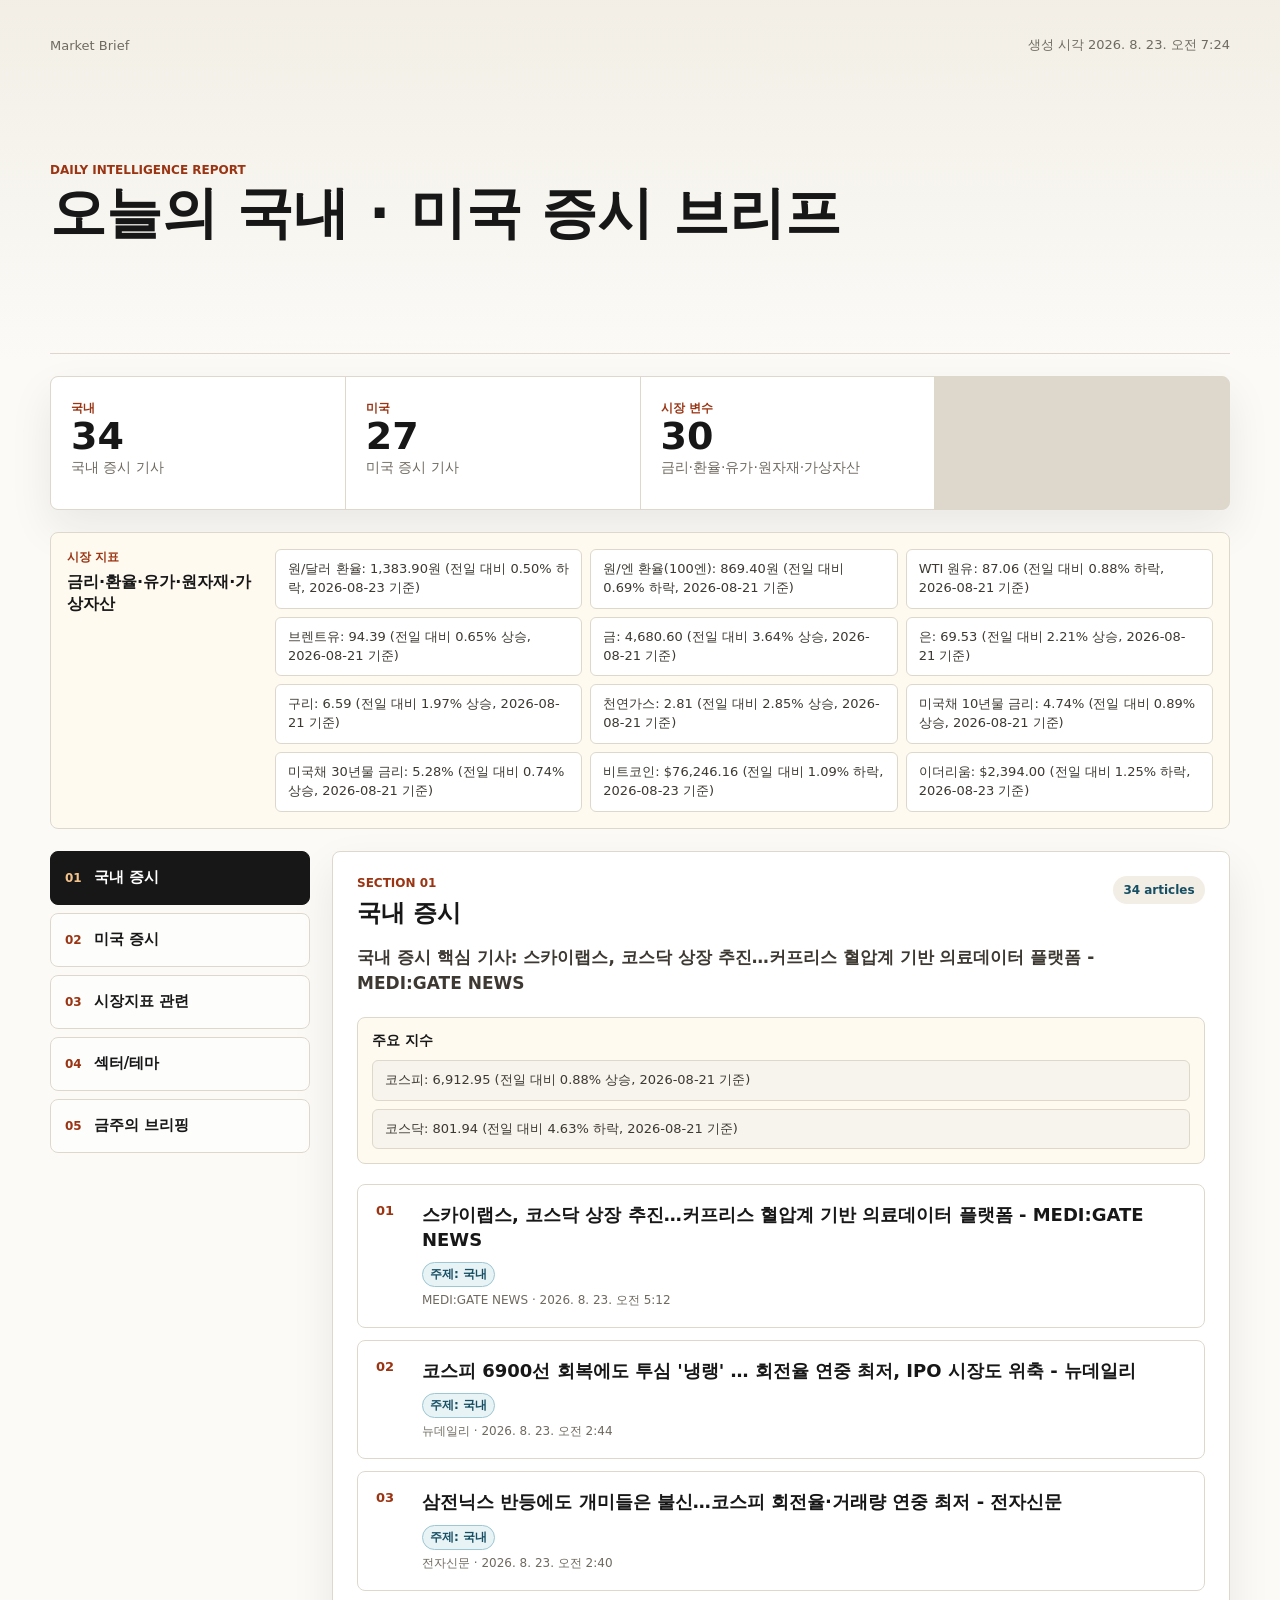
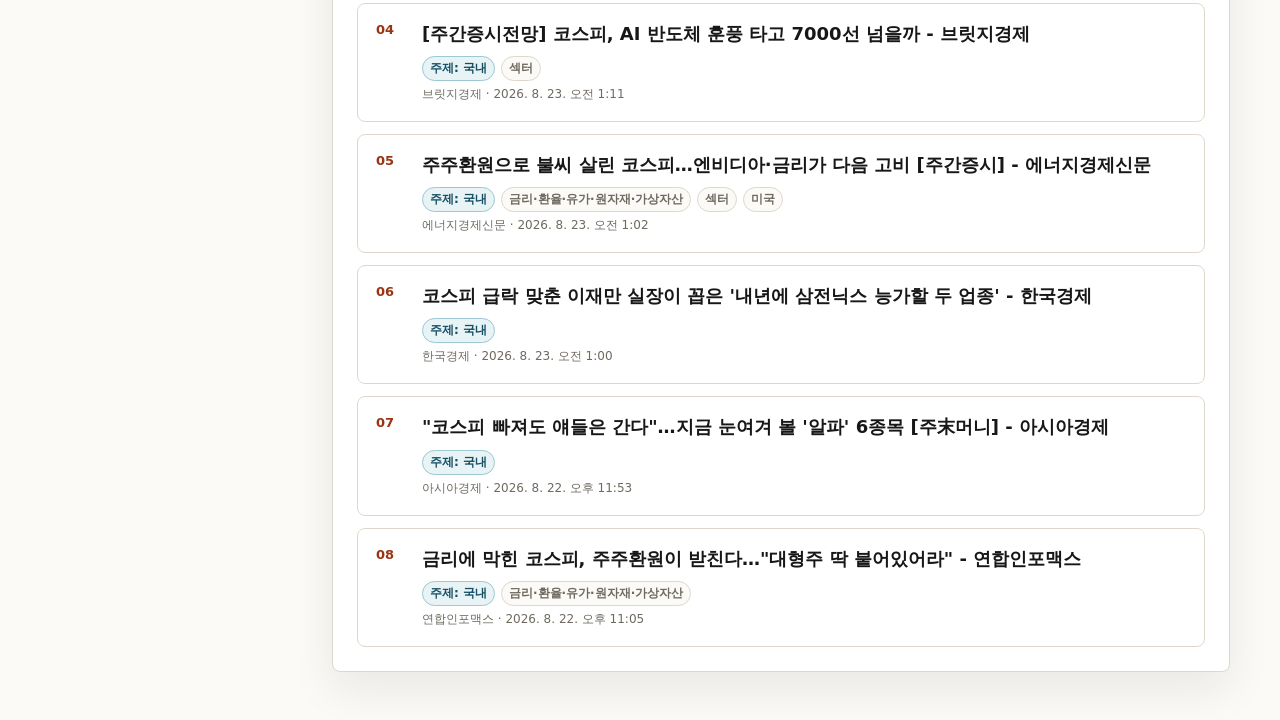
==== outputs/market-briefing-mvp/index.html @ 1a39e83a "Add exchange rate indicators" ====
<!doctype html>
<html lang="ko">
  <head>
    <meta charset="utf-8" />
    <meta name="viewport" content="width=device-width, initial-scale=1" />
    <title>데일리 증시 브리프</title>
    <meta name="description" content="국내 증시와 미국 증시를 매일 요약하는 브리핑 리더." />
    <link rel="stylesheet" href="./styles.css?v=20260823-weekly-brief" />
  </head>
  <body>
    <main class="brief-shell">
      <header class="report-hero">
        <nav class="mini-nav" aria-label="브리핑 메타">
          <span>Market Brief</span>
          <span id="generatedAt">데이터 로딩 중</span>
        </nav>
        <section class="hero-copy" aria-labelledby="page-title">
          <p class="eyebrow">Daily Intelligence Report</p>
          <h1 id="page-title">오늘의 국내 · 미국 증시 브리프</h1>
        </section>
      </header>

      <section class="snapshot" aria-label="시장 스냅샷">
        <article>
          <span class="snapshot-label">국내</span>
          <strong id="domesticCount">-</strong>
          <p>국내 증시 기사</p>
        </article>
        <article>
          <span class="snapshot-label">미국</span>
          <strong id="usCount">-</strong>
          <p>미국 증시 기사</p>
        </article>
        <article>
          <span class="snapshot-label">시장 변수</span>
          <strong id="macroCount">-</strong>
          <p>금리·환율·유가·원자재·가상자산</p>
        </article>
      </section>

      <section class="market-indicators" id="marketIndicators" aria-label="금리·환율·유가·원자재·가상자산 지표" hidden>
        <div class="indicator-head">
          <span>시장 지표</span>
          <strong>금리·환율·유가·원자재·가상자산</strong>
        </div>
        <ul id="indicatorList"></ul>
      </section>

      <section class="reader">
        <aside class="section-tabs" aria-label="브리핑 섹션">
          <button class="tab-button active" data-section="domestic" type="button">
            <span>01</span>
            국내 증시
          </button>
          <button class="tab-button" data-section="us" type="button">
            <span>02</span>
            미국 증시
          </button>
          <button class="tab-button" data-section="macro" type="button">
            <span>03</span>
            시장지표 관련
          </button>
          <button class="tab-button" data-section="sector" type="button">
            <span>04</span>
            섹터/테마
          </button>
          <button class="tab-button" data-section="weekly" type="button">
            <span>05</span>
            금주의 브리핑
          </button>
        </aside>

        <section class="brief-panel" aria-live="polite">
          <div class="section-head">
            <div>
              <p class="section-label" id="activeSectionKicker">Section 01</p>
              <h2 id="activeSectionTitle">국내 증시</h2>
            </div>
            <span class="article-count" id="activeArticleCount">0 articles</span>
          </div>
          <p class="section-summary" id="activeSectionSummary"></p>
          <div class="price-block" id="priceBlock" hidden>
            <h3 class="price-heading" id="priceHeading">주요 지표</h3>
            <ul class="price-list" id="activePrices"></ul>
          </div>
          <ul class="article-list" id="activeArticles"></ul>
        </section>
      </section>

    </main>
    <script src="./briefing-data.js?v=20260823-market-indicators"></script>
    <script src="./app.js?v=20260823-market-indicators"></script>
  </body>
</html>
---- outputs/market-briefing-mvp/styles.css ----
:root {
  color-scheme: light;
  --paper: #fbfaf7;
  --ink: #171717;
  --muted: #6f6a60;
  --line: #ded8cc;
  --panel: #ffffff;
  --soft: #f2eee5;
  --accent: #164e63;
  --accent-2: #9a3412;
  --good: #067647;
  --shadow: 0 18px 44px rgba(36, 28, 20, 0.08);
}

* {
  box-sizing: border-box;
}

body {
  margin: 0;
  background:
    linear-gradient(180deg, rgba(242, 238, 229, 0.95), rgba(251, 250, 247, 1) 360px),
    var(--paper);
  color: var(--ink);
  font-family:
    Inter, "Segoe UI", system-ui, -apple-system, BlinkMacSystemFont, sans-serif;
}

.brief-shell {
  width: min(1180px, calc(100vw - 32px));
  margin: 0 auto;
  padding: 24px 0 48px;
}

.report-hero {
  min-height: 330px;
  display: grid;
  grid-template-rows: auto 1fr;
  border-bottom: 1px solid var(--line);
}

.mini-nav {
  display: flex;
  align-items: center;
  justify-content: space-between;
  gap: 20px;
  padding: 12px 0 22px;
  color: var(--muted);
  font-size: 13px;
}

.hero-copy {
  display: grid;
  align-content: center;
  max-width: none;
  padding: 38px 0 46px;
}

.eyebrow,
.section-label,
.snapshot-label {
  margin: 0 0 9px;
  color: var(--accent-2);
  font-size: 12px;
  font-weight: 800;
  letter-spacing: 0;
  text-transform: uppercase;
}

h1,
h2,
p {
  margin-top: 0;
}

h1 {
  margin-bottom: 18px;
  font-size: clamp(38px, 4.8vw, 56px);
  line-height: 0.98;
  letter-spacing: 0;
  white-space: nowrap;
}

h2 {
  margin-bottom: 0;
  font-size: 24px;
  line-height: 1.22;
}

.snapshot {
  display: grid;
  grid-template-columns: repeat(4, minmax(0, 1fr));
  gap: 1px;
  margin: 22px 0;
  overflow: hidden;
  border: 1px solid var(--line);
  border-radius: 8px;
  background: var(--line);
  box-shadow: var(--shadow);
}

.snapshot article {
  min-height: 132px;
  padding: 20px;
  background: var(--panel);
}

.snapshot strong {
  display: block;
  margin-bottom: 4px;
  font-size: 38px;
  line-height: 1;
}

.snapshot p {
  margin: 0;
  color: var(--muted);
  font-size: 14px;
}

.market-indicators {
  display: grid;
  grid-template-columns: 190px minmax(0, 1fr);
  gap: 18px;
  margin-bottom: 22px;
  padding: 16px;
  border: 1px solid var(--line);
  border-radius: 8px;
  background: #fffaf0;
}

.market-indicators[hidden] {
  display: none;
}

.indicator-head {
  display: grid;
  align-content: start;
  gap: 5px;
}

.indicator-head span {
  color: var(--accent-2);
  font-size: 12px;
  font-weight: 900;
  text-transform: uppercase;
}

.indicator-head strong {
  color: var(--ink);
  font-size: 16px;
  line-height: 1.35;
}

.market-indicators ul {
  display: grid;
  grid-template-columns: repeat(3, minmax(0, 1fr));
  gap: 8px;
  margin: 0;
  padding: 0;
  list-style: none;
}

.market-indicators li {
  padding: 10px 12px;
  border: 1px solid var(--line);
  border-radius: 6px;
  background: #fff;
  color: #3d3932;
  font-size: 13px;
  line-height: 1.45;
}

.reader {
  display: grid;
  grid-template-columns: 260px minmax(0, 1fr);
  gap: 22px;
  align-items: start;
}

.section-tabs {
  position: sticky;
  top: 18px;
  display: grid;
  gap: 8px;
}

.tab-button {
  display: flex;
  align-items: center;
  gap: 12px;
  width: 100%;
  min-height: 54px;
  padding: 14px;
  border: 1px solid var(--line);
  border-radius: 8px;
  background: rgba(255, 255, 255, 0.58);
  color: var(--ink);
  font: inherit;
  font-size: 15px;
  font-weight: 800;
  text-align: left;
  cursor: pointer;
}

.tab-button span {
  color: var(--accent-2);
  font-size: 12px;
}

.tab-button.active {
  background: var(--ink);
  border-color: var(--ink);
  color: #fff;
}

.tab-button.active span {
  color: #f4c38b;
}

.brief-panel {
  padding: 24px;
  background: var(--panel);
  border: 1px solid var(--line);
  border-radius: 8px;
  box-shadow: var(--shadow);
}

.section-head {
  display: flex;
  align-items: start;
  justify-content: space-between;
  gap: 20px;
  margin-bottom: 16px;
}

.article-count {
  min-width: 92px;
  padding: 7px 10px;
  border-radius: 999px;
  background: var(--soft);
  color: var(--accent);
  font-size: 12px;
  font-weight: 800;
  text-align: center;
}

.section-summary {
  margin-bottom: 20px;
  color: #3d3932;
  font-size: 17px;
  line-height: 1.55;
  font-weight: 650;
}

.price-block {
  margin: 0 0 20px;
  padding: 14px;
  border: 1px solid var(--line);
  border-radius: 8px;
  background: #fffaf0;
}

.price-block[hidden] {
  display: none;
}

.price-heading {
  margin: 0 0 10px;
  color: var(--ink);
  font-size: 14px;
  font-weight: 900;
}

.price-list,
.article-list {
  display: grid;
  gap: 12px;
  margin: 0;
  padding: 0;
  list-style: none;
}

.price-list {
  gap: 8px;
}

.price-list:empty {
  display: none;
}

.price-list li {
  padding: 10px 12px;
  background: #f7f4ed;
  border: 1px solid var(--line);
  border-radius: 6px;
  color: #3d3932;
  font-size: 13px;
  line-height: 1.45;
}

.article-list li {
  position: relative;
  min-height: 116px;
  padding: 18px 18px 18px 64px;
  border: 1px solid var(--line);
  border-radius: 8px;
  background: #fff;
}

.story-number {
  position: absolute;
  top: 18px;
  left: 18px;
  color: var(--accent-2);
  font-size: 13px;
  font-weight: 900;
}

.article-list a {
  display: block;
  color: var(--ink);
  font-weight: 850;
  line-height: 1.35;
  text-decoration: none;
}

.article-list a {
  font-size: 18px;
}

.article-list a:hover {
  color: var(--accent);
}

.article-list p {
  margin: 8px 0 0;
  color: #504a42;
  font-size: 14px;
  line-height: 1.55;
}

.topic-row {
  display: flex;
  flex-wrap: wrap;
  gap: 6px;
  margin-top: 10px;
}

.topic-chip {
  display: inline-flex;
  align-items: center;
  min-height: 22px;
  padding: 3px 7px;
  border: 1px solid var(--line);
  border-radius: 999px;
  background: #fbfaf7;
  color: var(--muted);
  font-size: 12px;
  font-weight: 800;
}

.topic-chip.primary {
  border-color: #9cc7d3;
  background: #e8f3f6;
  color: var(--accent);
}

.classification-reason {
  color: var(--muted);
  font-size: 12px;
}

.original-title {
  color: var(--accent);
  font-size: 12px;
  font-weight: 750;
}

.article-list .empty {
  padding-left: 18px;
  color: var(--muted);
}

.weekly-card {
  min-height: auto;
}

.weekly-card-title {
  display: block;
  color: var(--ink);
  font-size: 18px;
  line-height: 1.35;
}

.weekly-list {
  display: grid;
  gap: 8px;
  margin: 12px 0 0;
  padding-left: 18px;
  color: #3d3932;
  font-size: 14px;
  line-height: 1.55;
}

.weekly-list li {
  min-height: auto;
  padding: 0;
  border: 0;
  border-radius: 0;
  background: transparent;
}

.weekly-list a {
  color: var(--ink);
  font-size: 14px;
  font-weight: 750;
  line-height: 1.55;
  text-decoration: none;
}

.weekly-list a:hover {
  color: var(--accent);
}

.source-meta {
  display: block;
  margin-top: 5px;
  color: var(--muted);
  font-size: 12px;
}

@media (max-width: 900px) {
  .snapshot,
  .market-indicators,
  .reader {
    grid-template-columns: 1fr;
  }

  .market-indicators ul {
    grid-template-columns: repeat(2, minmax(0, 1fr));
  }

  .section-tabs {
    position: static;
    grid-template-columns: repeat(2, minmax(0, 1fr));
  }

  .tab-button {
    min-height: 48px;
  }
}

@media (max-width: 560px) {
  .brief-shell {
    width: min(100vw - 24px, 1180px);
    padding-top: 14px;
  }

  .hero-copy {
    padding: 26px 0 34px;
  }

  h1 {
    font-size: 42px;
    white-space: normal;
  }

  .section-tabs {
    grid-template-columns: 1fr;
  }

  .market-indicators ul {
    grid-template-columns: 1fr;
  }

  .brief-panel {
    padding: 18px;
  }

  .article-list li {
    padding-left: 18px;
  }

  .story-number {
    position: static;
    display: block;
    margin-bottom: 8px;
  }
}
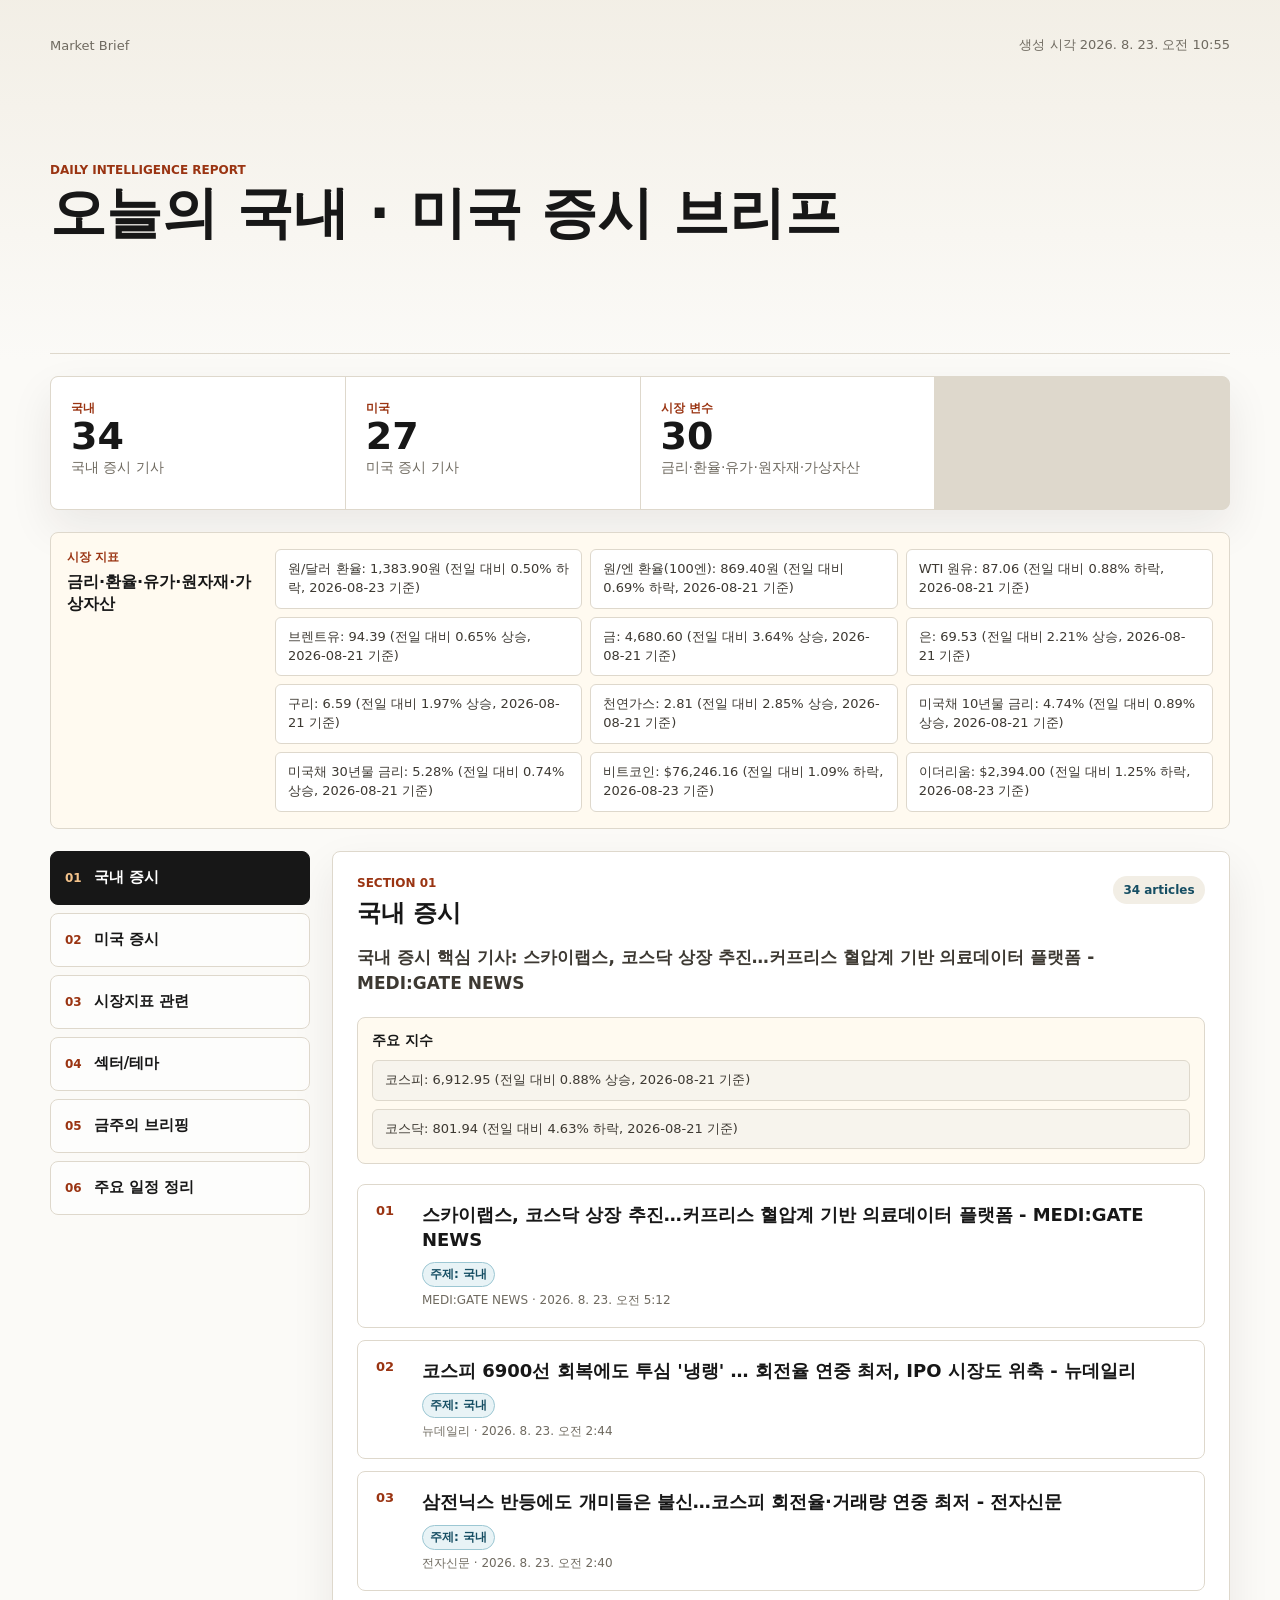
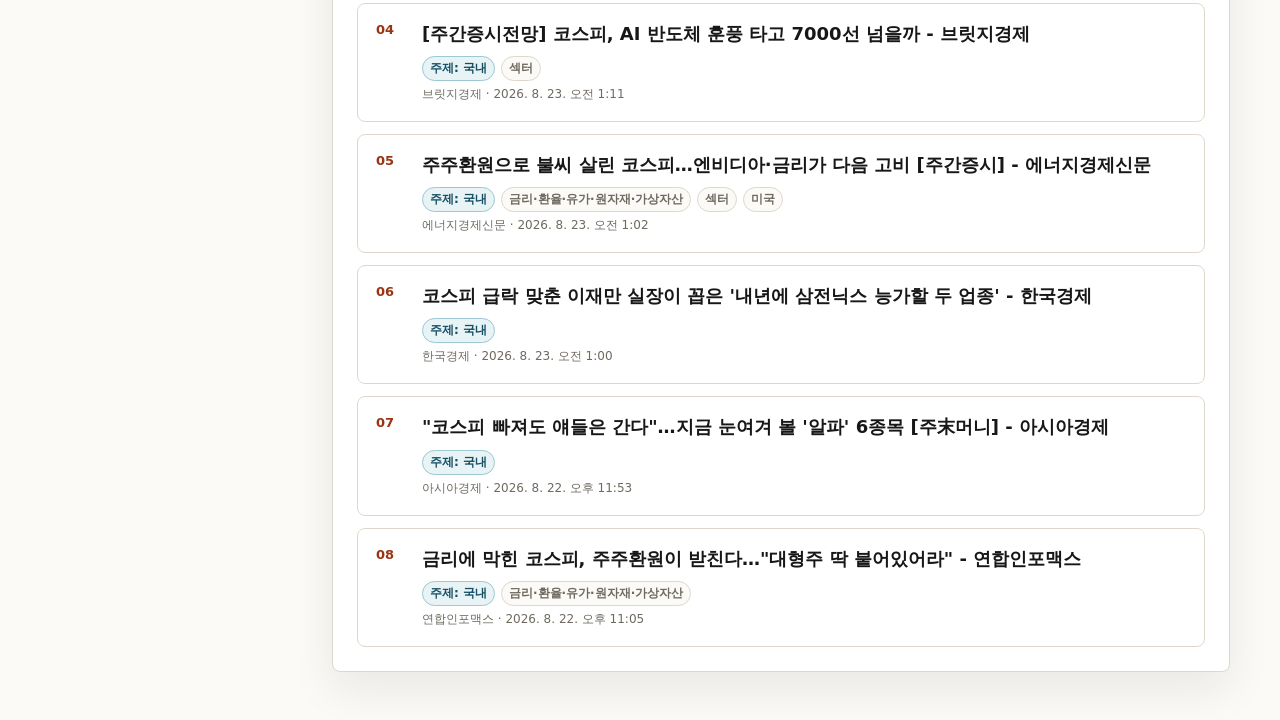
==== commit 0cf3816f: "Add schedule calendar and earnings section" ====
--- a/outputs/market-briefing-mvp/index.html
+++ b/outputs/market-briefing-mvp/index.html
@@ -68,6 +68,10 @@
             <span>05</span>
             금주의 브리핑
           </button>
+          <button class="tab-button" data-section="schedule" type="button">
+            <span>06</span>
+            주요 일정 정리
+          </button>
         </aside>
 
         <section class="brief-panel" aria-live="polite">
@@ -88,7 +92,7 @@
       </section>
 
     </main>
-    <script src="./briefing-data.js?v=20260823-market-indicators"></script>
-    <script src="./app.js?v=20260823-market-indicators"></script>
+    <script src="./briefing-data.js?v=20260823-schedule-calendar-layout"></script>
+    <script src="./app.js?v=20260823-schedule-calendar-layout"></script>
   </body>
 </html>
--- a/outputs/market-briefing-mvp/styles.css
+++ b/outputs/market-briefing-mvp/styles.css
@@ -423,6 +423,330 @@
   color: var(--accent);
 }
 
+.schedule-shell-item {
+  min-height: auto;
+  padding: 0;
+  border: 0;
+  background: transparent;
+}
+
+.schedule-shell {
+  display: grid;
+  gap: 18px;
+}
+
+.schedule-calendar-head {
+  display: flex;
+  align-items: end;
+  justify-content: space-between;
+  gap: 12px;
+  padding-bottom: 12px;
+  border-bottom: 1px solid var(--line);
+}
+
+.schedule-title-group {
+  display: grid;
+  gap: 4px;
+}
+
+.schedule-calendar-head strong {
+  font-size: 22px;
+  line-height: 1.2;
+}
+
+.schedule-calendar-head span,
+.schedule-meta {
+  color: var(--muted);
+  font-size: 12px;
+  font-weight: 800;
+}
+
+.schedule-subtitle {
+  margin: 0 0 10px;
+  color: var(--ink);
+  font-size: 15px;
+  font-weight: 900;
+}
+
+.schedule-calendar-controls {
+  display: flex;
+  gap: 8px;
+}
+
+.schedule-calendar-controls button {
+  min-height: 34px;
+  padding: 7px 12px;
+  border: 1px solid var(--line);
+  border-radius: 6px;
+  background: #fff;
+  color: var(--ink);
+  font: inherit;
+  font-size: 13px;
+  font-weight: 850;
+  cursor: pointer;
+}
+
+.schedule-calendar-controls button:hover:not(:disabled) {
+  border-color: var(--accent);
+  color: var(--accent);
+}
+
+.schedule-calendar-controls button:disabled {
+  color: #aaa197;
+  cursor: default;
+  opacity: 0.55;
+}
+
+.schedule-event-list {
+  display: grid;
+  gap: 8px;
+  margin: 0;
+  padding: 0;
+  list-style: none;
+}
+
+.schedule-event-list .empty {
+  min-height: auto;
+  padding: 12px;
+  border: 1px solid var(--line);
+  border-radius: 6px;
+  background: #fff;
+}
+
+.schedule-event {
+  min-height: auto;
+  padding: 13px 14px;
+  border: 1px solid var(--line);
+  border-left: 5px solid var(--line);
+  border-radius: 8px;
+  background: #fff;
+}
+
+.schedule-badge {
+  display: inline-flex;
+  align-items: center;
+  min-height: 22px;
+  margin-bottom: 8px;
+  padding: 3px 8px;
+  border-radius: 999px;
+  background: #f2eee5;
+  color: var(--muted);
+  font-size: 12px;
+  font-weight: 900;
+}
+
+.schedule-event a {
+  display: block;
+  color: var(--ink);
+  font-size: 15px;
+  font-weight: 850;
+  line-height: 1.35;
+  text-decoration: none;
+}
+
+.schedule-event a:hover {
+  color: var(--accent);
+}
+
+.schedule-event p {
+  margin: 7px 0 0;
+  color: #504a42;
+  font-size: 13px;
+  line-height: 1.5;
+}
+
+.earnings-grid {
+  display: grid;
+  grid-template-columns: repeat(2, minmax(0, 1fr));
+  gap: 10px;
+}
+
+.earnings-grid article {
+  padding: 13px;
+  border: 1px solid var(--line);
+  border-radius: 8px;
+  background: #fff;
+}
+
+.earnings-grid article > strong {
+  display: block;
+  margin-bottom: 10px;
+  color: var(--accent);
+  font-size: 13px;
+  font-weight: 900;
+}
+
+.earnings-list {
+  display: grid;
+  gap: 8px;
+  margin: 0;
+  padding: 0;
+  list-style: none;
+}
+
+.earnings-item {
+  min-height: auto;
+  padding: 0;
+  border: 0;
+  border-radius: 0;
+  background: transparent;
+}
+
+.earnings-item a {
+  display: block;
+  color: var(--ink);
+  font-size: 14px;
+  font-weight: 850;
+  line-height: 1.35;
+  text-decoration: none;
+}
+
+.earnings-item a:hover {
+  color: var(--accent);
+}
+
+.earnings-item span {
+  display: block;
+  margin-top: 3px;
+  color: var(--muted);
+  font-size: 12px;
+  font-weight: 750;
+}
+
+.earnings-list .empty {
+  min-height: auto;
+  padding: 10px;
+  border: 1px solid var(--line);
+  border-radius: 6px;
+  background: #fbfaf7;
+  color: var(--muted);
+}
+
+.calendar-grid {
+  display: grid;
+  grid-template-columns: repeat(7, minmax(0, 1fr));
+  gap: 6px;
+}
+
+.calendar-weekday {
+  color: var(--muted);
+  font-size: 12px;
+  font-weight: 900;
+  text-align: center;
+}
+
+.calendar-day {
+  position: relative;
+  display: grid;
+  place-items: center;
+  min-height: 54px;
+  border: 1px solid var(--line);
+  border-radius: 8px;
+  background: #fff;
+  color: var(--ink);
+  font: inherit;
+  cursor: pointer;
+}
+
+.calendar-day.muted {
+  color: #aaa197;
+  background: #f6f2ea;
+}
+
+.calendar-day.today {
+  border-color: var(--accent);
+}
+
+.calendar-day.has-event {
+  background: #fffaf0;
+}
+
+.calendar-day.category-rate,
+.schedule-event.category-rate {
+  border-color: #7f1d1d;
+}
+
+.calendar-day.category-rate .schedule-badge,
+.schedule-event.category-rate .schedule-badge {
+  background: #fee2e2;
+  color: #7f1d1d;
+}
+
+.calendar-day.category-inflation,
+.schedule-event.category-inflation {
+  border-color: #9a3412;
+}
+
+.calendar-day.category-inflation .schedule-badge,
+.schedule-event.category-inflation .schedule-badge {
+  background: #ffedd5;
+  color: #9a3412;
+}
+
+.calendar-day.category-growth,
+.schedule-event.category-growth {
+  border-color: #164e63;
+}
+
+.calendar-day.category-growth .schedule-badge,
+.schedule-event.category-growth .schedule-badge {
+  background: #e8f3f6;
+  color: #164e63;
+}
+
+.calendar-day.category-activity,
+.schedule-event.category-activity {
+  border-color: #3f6212;
+}
+
+.calendar-day.category-activity .schedule-badge,
+.schedule-event.category-activity .schedule-badge {
+  background: #ecfccb;
+  color: #3f6212;
+}
+
+.calendar-day.category-central-bank,
+.schedule-event.category-central-bank {
+  border-color: #5b21b6;
+}
+
+.calendar-day.category-central-bank .schedule-badge,
+.schedule-event.category-central-bank .schedule-badge {
+  background: #ede9fe;
+  color: #5b21b6;
+}
+
+.calendar-day.high-impact {
+  border-color: #d28c45;
+}
+
+.calendar-day.selected {
+  background: var(--ink);
+  border-color: var(--ink);
+  color: #fff;
+}
+
+.calendar-day em {
+  position: absolute;
+  right: 6px;
+  bottom: 5px;
+  min-width: 18px;
+  height: 18px;
+  border-radius: 999px;
+  background: var(--accent-2);
+  color: #fff;
+  font-size: 11px;
+  font-style: normal;
+  font-weight: 900;
+  line-height: 18px;
+  text-align: center;
+}
+
+.calendar-day.selected em {
+  background: #f4c38b;
+  color: var(--ink);
+}
+
 .source-meta {
   display: block;
   margin-top: 5px;
@@ -482,6 +806,23 @@
     padding-left: 18px;
   }
 
+  .schedule-calendar-head {
+    display: grid;
+    align-items: start;
+  }
+
+  .calendar-grid {
+    gap: 4px;
+  }
+
+  .calendar-day {
+    min-height: 44px;
+  }
+
+  .earnings-grid {
+    grid-template-columns: 1fr;
+  }
+
   .story-number {
     position: static;
     display: block;
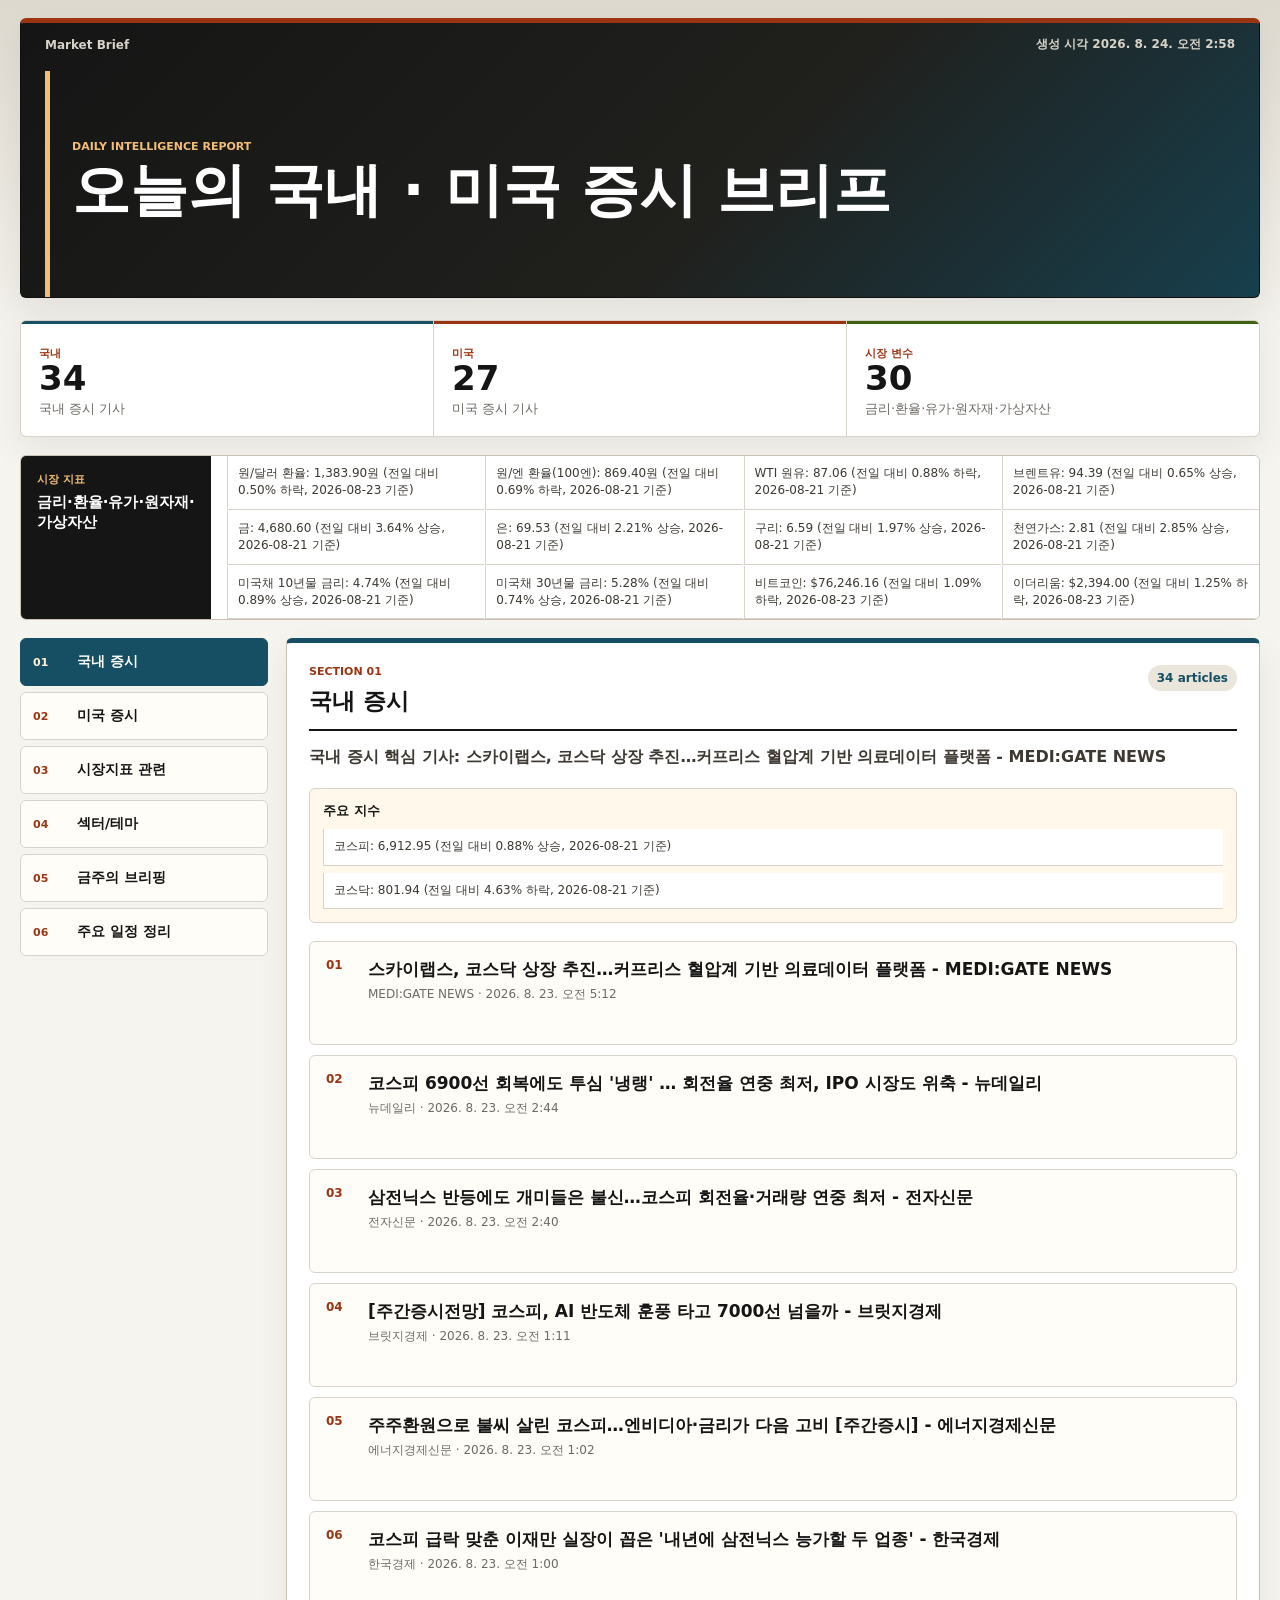
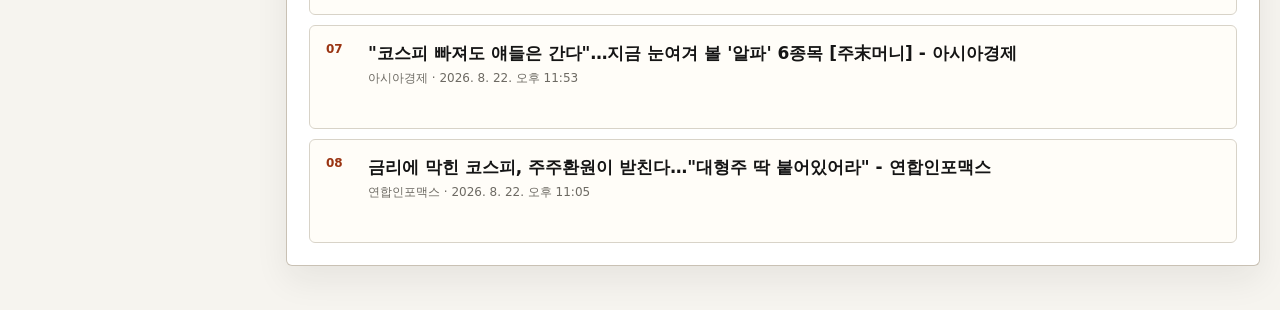
==== commit 01953397: "Refine market briefing layout" ====
--- a/outputs/market-briefing-mvp/index.html
+++ b/outputs/market-briefing-mvp/index.html
@@ -5,7 +5,7 @@
     <meta name="viewport" content="width=device-width, initial-scale=1" />
     <title>데일리 증시 브리프</title>
     <meta name="description" content="국내 증시와 미국 증시를 매일 요약하는 브리핑 리더." />
-    <link rel="stylesheet" href="./styles.css?v=20260823-weekly-brief" />
+    <link rel="stylesheet" href="./styles.css?v=20260824-research-desk-dark" />
   </head>
   <body>
     <main class="brief-shell">
--- a/outputs/market-briefing-mvp/styles.css
+++ b/outputs/market-briefing-mvp/styles.css
@@ -1,15 +1,15 @@
 :root {
   color-scheme: light;
-  --paper: #fbfaf7;
-  --ink: #171717;
-  --muted: #6f6a60;
-  --line: #ded8cc;
-  --panel: #ffffff;
-  --soft: #f2eee5;
+  --paper: #f6f4ef;
+  --ink: #151515;
+  --muted: #6d6a63;
+  --line: #d8d3c8;
+  --panel: #fffdf8;
+  --panel-strong: #ffffff;
+  --soft: #ebe6dc;
   --accent: #164e63;
   --accent-2: #9a3412;
-  --good: #067647;
-  --shadow: 0 18px 44px rgba(36, 28, 20, 0.08);
+  --shadow: 0 14px 34px rgba(32, 28, 22, 0.07);
 }
 
 * {
@@ -19,7 +19,7 @@
 body {
   margin: 0;
   background:
-    linear-gradient(180deg, rgba(242, 238, 229, 0.95), rgba(251, 250, 247, 1) 360px),
+    linear-gradient(180deg, #ded9cf 0, #f6f4ef 360px),
     var(--paper);
   color: var(--ink);
   font-family:
@@ -27,16 +27,24 @@
 }
 
 .brief-shell {
-  width: min(1180px, calc(100vw - 32px));
+  width: min(1240px, calc(100vw - 32px));
   margin: 0 auto;
-  padding: 24px 0 48px;
+  padding: 18px 0 44px;
 }
 
 .report-hero {
-  min-height: 330px;
+  min-height: 280px;
   display: grid;
   grid-template-rows: auto 1fr;
-  border-bottom: 1px solid var(--line);
+  margin-bottom: 22px;
+  padding: 0 24px;
+  border: 1px solid #0f0f0f;
+  border-top: 5px solid var(--accent-2);
+  border-radius: 6px;
+  background:
+    linear-gradient(135deg, #151515 0%, #20201d 58%, #173f4d 100%);
+  color: #fff;
+  box-shadow: var(--shadow);
 }
 
 .mini-nav {
@@ -44,16 +52,27 @@
   align-items: center;
   justify-content: space-between;
   gap: 20px;
-  padding: 12px 0 22px;
-  color: var(--muted);
-  font-size: 13px;
+  padding: 13px 0 18px;
+  color: #d8d3c8;
+  font-size: 12px;
+  font-weight: 750;
 }
 
 .hero-copy {
   display: grid;
   align-content: center;
   max-width: none;
-  padding: 38px 0 46px;
+  border-left: 5px solid #f2bd78;
+  padding: 28px 0 38px;
+  padding-left: 22px;
+}
+
+.report-hero h1 {
+  color: #fff;
+}
+
+.report-hero .eyebrow {
+  color: #f2bd78;
 }
 
 .eyebrow,
@@ -61,8 +80,8 @@
 .snapshot-label {
   margin: 0 0 9px;
   color: var(--accent-2);
-  font-size: 12px;
-  font-weight: 800;
+  font-size: 11px;
+  font-weight: 900;
   letter-spacing: 0;
   text-transform: uppercase;
 }
@@ -74,8 +93,8 @@
 }
 
 h1 {
-  margin-bottom: 18px;
-  font-size: clamp(38px, 4.8vw, 56px);
+  margin-bottom: 0;
+  font-size: clamp(38px, 4.8vw, 58px);
   line-height: 0.98;
   letter-spacing: 0;
   white-space: nowrap;
@@ -83,50 +102,64 @@
 
 h2 {
   margin-bottom: 0;
-  font-size: 24px;
+  font-size: 23px;
   line-height: 1.22;
 }
 
 .snapshot {
   display: grid;
-  grid-template-columns: repeat(4, minmax(0, 1fr));
+  grid-template-columns: repeat(3, minmax(0, 1fr));
   gap: 1px;
-  margin: 22px 0;
+  margin: 0 0 18px;
   overflow: hidden;
   border: 1px solid var(--line);
-  border-radius: 8px;
+  border-radius: 6px;
   background: var(--line);
   box-shadow: var(--shadow);
 }
 
 .snapshot article {
-  min-height: 132px;
-  padding: 20px;
-  background: var(--panel);
+  min-height: 112px;
+  padding: 18px;
+  border-top: 3px solid transparent;
+  background: var(--panel-strong);
+}
+
+.snapshot article:nth-child(1) {
+  border-top-color: var(--accent);
+}
+
+.snapshot article:nth-child(2) {
+  border-top-color: var(--accent-2);
+}
+
+.snapshot article:nth-child(3) {
+  border-top-color: #3f6212;
 }
 
 .snapshot strong {
   display: block;
-  margin-bottom: 4px;
-  font-size: 38px;
+  margin-bottom: 5px;
+  font-size: 34px;
   line-height: 1;
 }
 
 .snapshot p {
   margin: 0;
   color: var(--muted);
-  font-size: 14px;
+  font-size: 13px;
 }
 
 .market-indicators {
   display: grid;
   grid-template-columns: 190px minmax(0, 1fr);
-  gap: 18px;
-  margin-bottom: 22px;
-  padding: 16px;
-  border: 1px solid var(--line);
-  border-radius: 8px;
-  background: #fffaf0;
+  gap: 16px;
+  margin-bottom: 18px;
+  padding: 0;
+  border: 1px solid #c9c1b4;
+  border-radius: 6px;
+  background: var(--panel-strong);
+  overflow: hidden;
 }
 
 .market-indicators[hidden] {
@@ -137,92 +170,100 @@
   display: grid;
   align-content: start;
   gap: 5px;
+  padding: 16px;
+  background: #151515;
 }
 
 .indicator-head span {
-  color: var(--accent-2);
-  font-size: 12px;
+  color: #f2bd78;
+  font-size: 11px;
   font-weight: 900;
   text-transform: uppercase;
 }
 
 .indicator-head strong {
-  color: var(--ink);
-  font-size: 16px;
+  color: #fff;
+  font-size: 15px;
   line-height: 1.35;
 }
 
 .market-indicators ul {
   display: grid;
-  grid-template-columns: repeat(3, minmax(0, 1fr));
-  gap: 8px;
+  grid-template-columns: repeat(4, minmax(0, 1fr));
+  gap: 1px;
   margin: 0;
   padding: 0;
   list-style: none;
 }
 
-.market-indicators li {
-  padding: 10px 12px;
-  border: 1px solid var(--line);
-  border-radius: 6px;
+.market-indicators li,
+.price-list li {
+  padding: 9px 10px;
+  border: 0;
+  border-left: 1px solid var(--line);
+  border-bottom: 1px solid var(--line);
+  border-radius: 0;
   background: #fff;
   color: #3d3932;
-  font-size: 13px;
+  font-size: 12px;
   line-height: 1.45;
 }
 
 .reader {
   display: grid;
-  grid-template-columns: 260px minmax(0, 1fr);
-  gap: 22px;
+  grid-template-columns: 248px minmax(0, 1fr);
+  gap: 18px;
   align-items: start;
 }
 
 .section-tabs {
   position: sticky;
-  top: 18px;
-  display: grid;
-  gap: 8px;
+  top: 16px;
+  display: grid;
+  gap: 6px;
 }
 
 .tab-button {
-  display: flex;
+  display: grid;
+  grid-template-columns: 34px minmax(0, 1fr);
   align-items: center;
-  gap: 12px;
+  gap: 10px;
   width: 100%;
-  min-height: 54px;
-  padding: 14px;
-  border: 1px solid var(--line);
-  border-radius: 8px;
-  background: rgba(255, 255, 255, 0.58);
+  min-height: 48px;
+  padding: 11px 12px;
+  border: 1px solid var(--line);
+  border-radius: 6px;
+  background: #fffdf8;
   color: var(--ink);
   font: inherit;
-  font-size: 15px;
-  font-weight: 800;
+  font-size: 14px;
+  font-weight: 850;
   text-align: left;
   cursor: pointer;
 }
 
 .tab-button span {
   color: var(--accent-2);
-  font-size: 12px;
+  font-size: 11px;
+  font-weight: 900;
 }
 
 .tab-button.active {
-  background: var(--ink);
-  border-color: var(--ink);
+  background: var(--accent);
+  border-color: var(--accent);
   color: #fff;
 }
 
 .tab-button.active span {
-  color: #f4c38b;
+  color: #fff2d8;
 }
 
 .brief-panel {
-  padding: 24px;
-  background: var(--panel);
-  border: 1px solid var(--line);
-  border-radius: 8px;
+  padding: 22px;
+  background: var(--panel-strong);
+  border: 1px solid #c9c1b4;
+  border-top: 5px solid var(--accent);
+  border-radius: 6px;
   box-shadow: var(--shadow);
 }
 
@@ -230,35 +271,37 @@
   display: flex;
   align-items: start;
   justify-content: space-between;
-  gap: 20px;
-  margin-bottom: 16px;
+  gap: 18px;
+  margin-bottom: 14px;
+  padding-bottom: 14px;
+  border-bottom: 2px solid var(--ink);
 }
 
 .article-count {
-  min-width: 92px;
-  padding: 7px 10px;
+  min-width: 78px;
+  padding: 6px 9px;
   border-radius: 999px;
   background: var(--soft);
   color: var(--accent);
   font-size: 12px;
-  font-weight: 800;
+  font-weight: 900;
   text-align: center;
 }
 
 .section-summary {
-  margin-bottom: 20px;
+  margin-bottom: 18px;
   color: #3d3932;
-  font-size: 17px;
+  font-size: 16px;
   line-height: 1.55;
   font-weight: 650;
 }
 
 .price-block {
-  margin: 0 0 20px;
-  padding: 14px;
-  border: 1px solid var(--line);
-  border-radius: 8px;
-  background: #fffaf0;
+  margin: 0 0 18px;
+  padding: 13px;
+  border: 1px solid var(--line);
+  border-radius: 6px;
+  background: #fff8eb;
 }
 
 .price-block[hidden] {
@@ -266,67 +309,54 @@
 }
 
 .price-heading {
-  margin: 0 0 10px;
-  color: var(--ink);
-  font-size: 14px;
+  margin: 0 0 9px;
+  color: var(--ink);
+  font-size: 13px;
   font-weight: 900;
 }
 
 .price-list,
 .article-list {
   display: grid;
-  gap: 12px;
+  gap: 10px;
   margin: 0;
   padding: 0;
   list-style: none;
 }
 
 .price-list {
-  gap: 8px;
+  gap: 7px;
 }
 
 .price-list:empty {
   display: none;
 }
 
-.price-list li {
-  padding: 10px 12px;
-  background: #f7f4ed;
-  border: 1px solid var(--line);
-  border-radius: 6px;
-  color: #3d3932;
-  font-size: 13px;
-  line-height: 1.45;
-}
-
 .article-list li {
   position: relative;
-  min-height: 116px;
-  padding: 18px 18px 18px 64px;
-  border: 1px solid var(--line);
-  border-radius: 8px;
-  background: #fff;
+  min-height: 104px;
+  padding: 16px 16px 16px 58px;
+  border: 1px solid var(--line);
+  border-radius: 6px;
+  background: var(--panel);
 }
 
 .story-number {
   position: absolute;
-  top: 18px;
-  left: 18px;
+  top: 16px;
+  left: 16px;
   color: var(--accent-2);
-  font-size: 13px;
+  font-size: 12px;
   font-weight: 900;
 }
 
 .article-list a {
   display: block;
   color: var(--ink);
+  font-size: 17px;
   font-weight: 850;
   line-height: 1.35;
   text-decoration: none;
-}
-
-.article-list a {
-  font-size: 18px;
 }
 
 .article-list a:hover {
@@ -343,21 +373,21 @@
 .topic-row {
   display: flex;
   flex-wrap: wrap;
-  gap: 6px;
-  margin-top: 10px;
+  gap: 5px;
+  margin-top: 9px;
 }
 
 .topic-chip {
   display: inline-flex;
   align-items: center;
-  min-height: 22px;
+  min-height: 21px;
   padding: 3px 7px;
   border: 1px solid var(--line);
   border-radius: 999px;
   background: #fbfaf7;
   color: var(--muted);
-  font-size: 12px;
-  font-weight: 800;
+  font-size: 11px;
+  font-weight: 850;
 }
 
 .topic-chip.primary {
@@ -366,19 +396,8 @@
   color: var(--accent);
 }
 
-.classification-reason {
-  color: var(--muted);
-  font-size: 12px;
-}
-
-.original-title {
-  color: var(--accent);
-  font-size: 12px;
-  font-weight: 750;
-}
-
 .article-list .empty {
-  padding-left: 18px;
+  padding-left: 16px;
   color: var(--muted);
 }
 
@@ -389,14 +408,14 @@
 .weekly-card-title {
   display: block;
   color: var(--ink);
-  font-size: 18px;
+  font-size: 17px;
   line-height: 1.35;
 }
 
 .weekly-list {
   display: grid;
-  gap: 8px;
-  margin: 12px 0 0;
+  gap: 7px;
+  margin: 11px 0 0;
   padding-left: 18px;
   color: #3d3932;
   font-size: 14px;
@@ -432,7 +451,7 @@
 
 .schedule-shell {
   display: grid;
-  gap: 18px;
+  gap: 16px;
 }
 
 .schedule-calendar-head {
@@ -450,7 +469,7 @@
 }
 
 .schedule-calendar-head strong {
-  font-size: 22px;
+  font-size: 21px;
   line-height: 1.2;
 }
 
@@ -462,26 +481,26 @@
 }
 
 .schedule-subtitle {
-  margin: 0 0 10px;
-  color: var(--ink);
-  font-size: 15px;
+  margin: 0 0 9px;
+  color: var(--ink);
+  font-size: 14px;
   font-weight: 900;
 }
 
 .schedule-calendar-controls {
   display: flex;
-  gap: 8px;
+  gap: 7px;
 }
 
 .schedule-calendar-controls button {
-  min-height: 34px;
-  padding: 7px 12px;
-  border: 1px solid var(--line);
-  border-radius: 6px;
+  min-height: 32px;
+  padding: 6px 11px;
+  border: 1px solid var(--line);
+  border-radius: 5px;
   background: #fff;
   color: var(--ink);
   font: inherit;
-  font-size: 13px;
+  font-size: 12px;
   font-weight: 850;
   cursor: pointer;
 }
@@ -497,7 +516,8 @@
   opacity: 0.55;
 }
 
-.schedule-event-list {
+.schedule-event-list,
+.earnings-list {
   display: grid;
   gap: 8px;
   margin: 0;
@@ -505,20 +525,22 @@
   list-style: none;
 }
 
-.schedule-event-list .empty {
+.schedule-event-list .empty,
+.earnings-list .empty {
   min-height: auto;
-  padding: 12px;
-  border: 1px solid var(--line);
-  border-radius: 6px;
-  background: #fff;
+  padding: 10px;
+  border: 1px solid var(--line);
+  border-radius: 5px;
+  background: #fbfaf7;
+  color: var(--muted);
 }
 
 .schedule-event {
   min-height: auto;
-  padding: 13px 14px;
+  padding: 12px 13px;
   border: 1px solid var(--line);
   border-left: 5px solid var(--line);
-  border-radius: 8px;
+  border-radius: 6px;
   background: #fff;
 }
 
@@ -535,16 +557,22 @@
   font-weight: 900;
 }
 
-.schedule-event a {
+.schedule-event a,
+.earnings-item a {
   display: block;
   color: var(--ink);
-  font-size: 15px;
+  font-size: 14px;
   font-weight: 850;
   line-height: 1.35;
   text-decoration: none;
 }
 
-.schedule-event a:hover {
+.schedule-event a {
+  font-size: 15px;
+}
+
+.schedule-event a:hover,
+.earnings-item a:hover {
   color: var(--accent);
 }
 
@@ -562,9 +590,9 @@
 }
 
 .earnings-grid article {
-  padding: 13px;
-  border: 1px solid var(--line);
-  border-radius: 8px;
+  padding: 12px;
+  border: 1px solid var(--line);
+  border-radius: 6px;
   background: #fff;
 }
 
@@ -574,14 +602,6 @@
   color: var(--accent);
   font-size: 13px;
   font-weight: 900;
-}
-
-.earnings-list {
-  display: grid;
-  gap: 8px;
-  margin: 0;
-  padding: 0;
-  list-style: none;
 }
 
 .earnings-item {
@@ -592,19 +612,6 @@
   background: transparent;
 }
 
-.earnings-item a {
-  display: block;
-  color: var(--ink);
-  font-size: 14px;
-  font-weight: 850;
-  line-height: 1.35;
-  text-decoration: none;
-}
-
-.earnings-item a:hover {
-  color: var(--accent);
-}
-
 .earnings-item span {
   display: block;
   margin-top: 3px;
@@ -613,19 +620,10 @@
   font-weight: 750;
 }
 
-.earnings-list .empty {
-  min-height: auto;
-  padding: 10px;
-  border: 1px solid var(--line);
-  border-radius: 6px;
-  background: #fbfaf7;
-  color: var(--muted);
-}
-
 .calendar-grid {
   display: grid;
   grid-template-columns: repeat(7, minmax(0, 1fr));
-  gap: 6px;
+  gap: 5px;
 }
 
 .calendar-weekday {
@@ -639,9 +637,9 @@
   position: relative;
   display: grid;
   place-items: center;
-  min-height: 54px;
-  border: 1px solid var(--line);
-  border-radius: 8px;
+  min-height: 52px;
+  border: 1px solid var(--line);
+  border-radius: 6px;
   background: #fff;
   color: var(--ink);
   font: inherit;
@@ -650,7 +648,7 @@
 
 .calendar-day.muted {
   color: #aaa197;
-  background: #f6f2ea;
+  background: #f1eee7;
 }
 
 .calendar-day.today {
@@ -658,7 +656,7 @@
 }
 
 .calendar-day.has-event {
-  background: #fffaf0;
+  background: #fff8eb;
 }
 
 .calendar-day.category-rate,
@@ -728,22 +726,22 @@
 
 .calendar-day em {
   position: absolute;
-  right: 6px;
+  right: 5px;
   bottom: 5px;
-  min-width: 18px;
-  height: 18px;
+  min-width: 17px;
+  height: 17px;
   border-radius: 999px;
   background: var(--accent-2);
   color: #fff;
-  font-size: 11px;
+  font-size: 10px;
   font-style: normal;
   font-weight: 900;
-  line-height: 18px;
+  line-height: 17px;
   text-align: center;
 }
 
 .calendar-day.selected em {
-  background: #f4c38b;
+  background: #f2bd78;
   color: var(--ink);
 }
 
@@ -752,6 +750,12 @@
   margin-top: 5px;
   color: var(--muted);
   font-size: 12px;
+}
+
+@media (max-width: 1040px) {
+  .market-indicators ul {
+    grid-template-columns: repeat(3, minmax(0, 1fr));
+  }
 }
 
 @media (max-width: 900px) {
@@ -771,7 +775,7 @@
   }
 
   .tab-button {
-    min-height: 48px;
+    min-height: 46px;
   }
 }
 
@@ -782,28 +786,25 @@
   }
 
   .hero-copy {
-    padding: 26px 0 34px;
+    padding: 24px 0 32px;
   }
 
   h1 {
-    font-size: 42px;
+    font-size: 40px;
     white-space: normal;
   }
 
-  .section-tabs {
-    grid-template-columns: 1fr;
-  }
-
+  .section-tabs,
   .market-indicators ul {
     grid-template-columns: 1fr;
   }
 
   .brief-panel {
-    padding: 18px;
+    padding: 16px;
   }
 
   .article-list li {
-    padding-left: 18px;
+    padding-left: 16px;
   }
 
   .schedule-calendar-head {
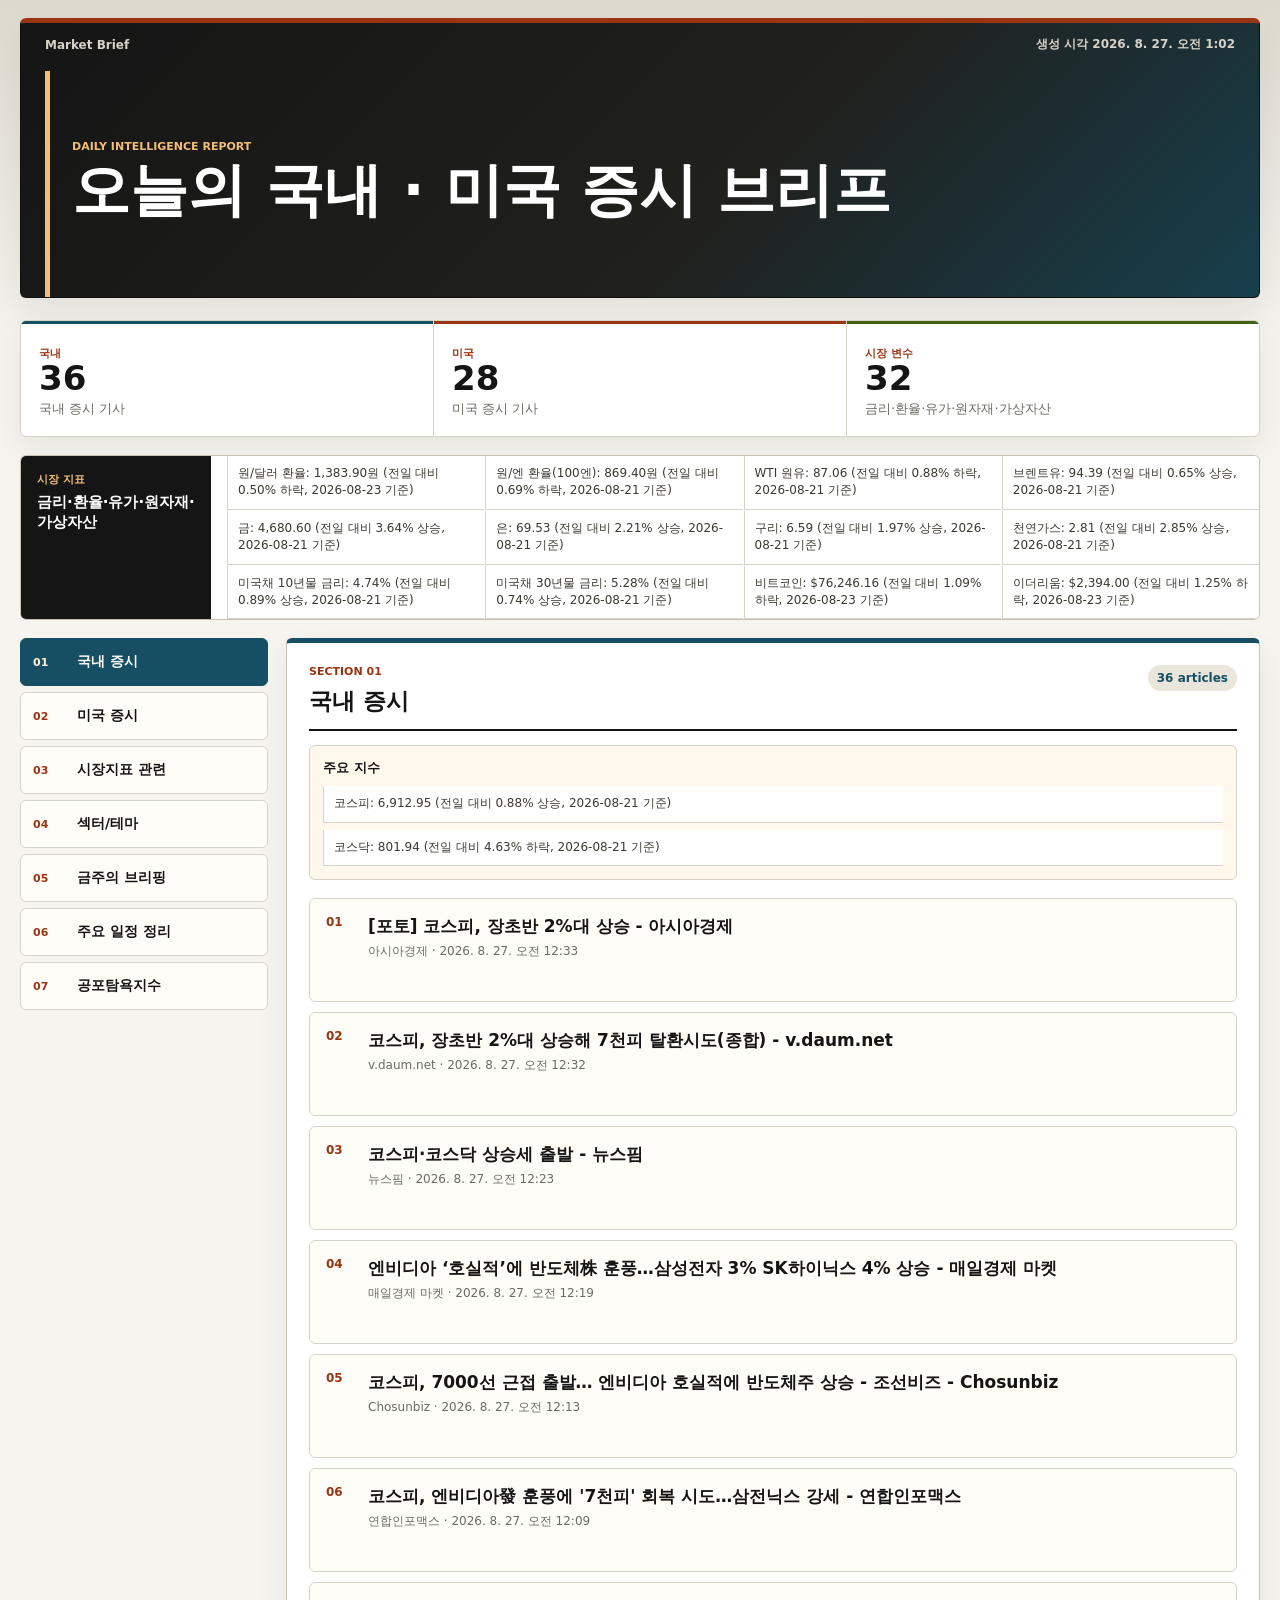
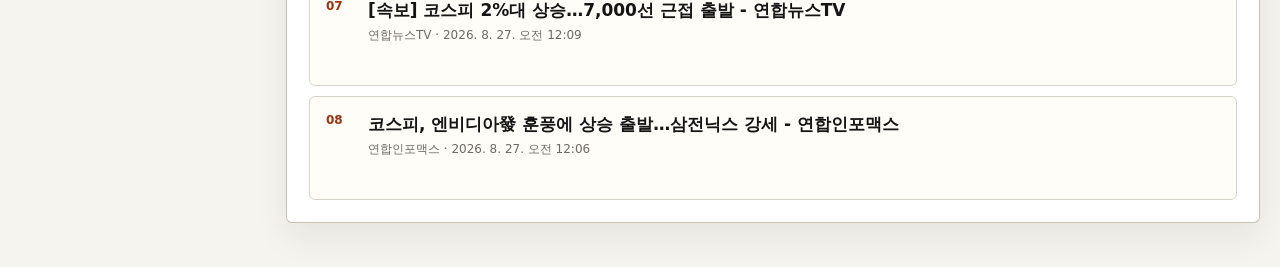
==== commit 80a13407: "Add fear and greed dashboard" ====
--- a/outputs/market-briefing-mvp/index.html
+++ b/outputs/market-briefing-mvp/index.html
@@ -72,6 +72,10 @@
             <span>06</span>
             주요 일정 정리
           </button>
+          <button class="tab-button" data-section="feargreed" type="button">
+            <span>07</span>
+            공포탐욕지수
+          </button>
         </aside>
 
         <section class="brief-panel" aria-live="polite">
@@ -93,6 +97,6 @@
 
     </main>
     <script src="./briefing-data.js?v=20260823-schedule-calendar-layout"></script>
-    <script src="./app.js?v=20260823-schedule-calendar-layout"></script>
+    <script src="./app.js?v=20260827-fear-greed-dashboard"></script>
   </body>
 </html>
--- a/outputs/market-briefing-mvp/styles.css
+++ b/outputs/market-briefing-mvp/styles.css
@@ -442,6 +442,138 @@
   color: var(--accent);
 }
 
+.feargreed-shell-item {
+  min-height: auto;
+  padding: 0;
+  border: 0;
+  background: transparent;
+}
+
+.feargreed-dashboard {
+  display: grid;
+  gap: 14px;
+}
+
+.feargreed-grid {
+  display: grid;
+  grid-template-columns: repeat(3, minmax(0, 1fr));
+  gap: 12px;
+}
+
+.feargreed-card {
+  display: grid;
+  gap: 14px;
+  min-height: 220px;
+  padding: 18px;
+  border: 1px solid var(--line);
+  border-top: 5px solid #857b6e;
+  border-radius: 7px;
+  background: #fffdf8;
+}
+
+.feargreed-card-head {
+  display: grid;
+  gap: 5px;
+}
+
+.feargreed-card-head span {
+  color: var(--muted);
+  font-size: 11px;
+  font-weight: 900;
+}
+
+.feargreed-card-head strong {
+  color: var(--ink);
+  font-size: 16px;
+  line-height: 1.3;
+}
+
+.feargreed-gauge {
+  display: flex;
+  align-items: baseline;
+  gap: 10px;
+}
+
+.feargreed-gauge b {
+  color: var(--ink);
+  font-size: 48px;
+  line-height: 0.95;
+}
+
+.feargreed-gauge span {
+  color: var(--muted);
+  font-size: 14px;
+  font-weight: 900;
+}
+
+.feargreed-bar {
+  overflow: hidden;
+  height: 10px;
+  border-radius: 999px;
+  background: #ece7dd;
+}
+
+.feargreed-bar i {
+  display: block;
+  height: 100%;
+  border-radius: inherit;
+  background: #857b6e;
+}
+
+.feargreed-change,
+.feargreed-meta {
+  margin: 0;
+  font-size: 12px;
+  line-height: 1.5;
+}
+
+.feargreed-change {
+  color: var(--ink);
+  font-weight: 900;
+}
+
+.feargreed-meta {
+  color: var(--muted);
+}
+
+.feargreed-card.fear-extreme,
+.feargreed-card.fear-extreme .feargreed-bar i {
+  border-top-color: #b64b44;
+  background-color: #b64b44;
+}
+
+.feargreed-card.fear,
+.feargreed-card.fear .feargreed-bar i {
+  border-top-color: #d48638;
+  background-color: #d48638;
+}
+
+.feargreed-card.neutral,
+.feargreed-card.neutral .feargreed-bar i {
+  border-top-color: #8c8f58;
+  background-color: #8c8f58;
+}
+
+.feargreed-card.greed,
+.feargreed-card.greed .feargreed-bar i {
+  border-top-color: #408b66;
+  background-color: #408b66;
+}
+
+.feargreed-card.greed-extreme,
+.feargreed-card.greed-extreme .feargreed-bar i {
+  border-top-color: #176f75;
+  background-color: #176f75;
+}
+
+.feargreed-card.fear-extreme,
+.feargreed-card.fear,
+.feargreed-card.neutral,
+.feargreed-card.greed,
+.feargreed-card.greed-extreme {
+  background: #fffdf8;
+}
+
 .schedule-shell-item {
   min-height: auto;
   padding: 0;
@@ -824,6 +956,10 @@
     grid-template-columns: 1fr;
   }
 
+  .feargreed-grid {
+    grid-template-columns: 1fr;
+  }
+
   .story-number {
     position: static;
     display: block;
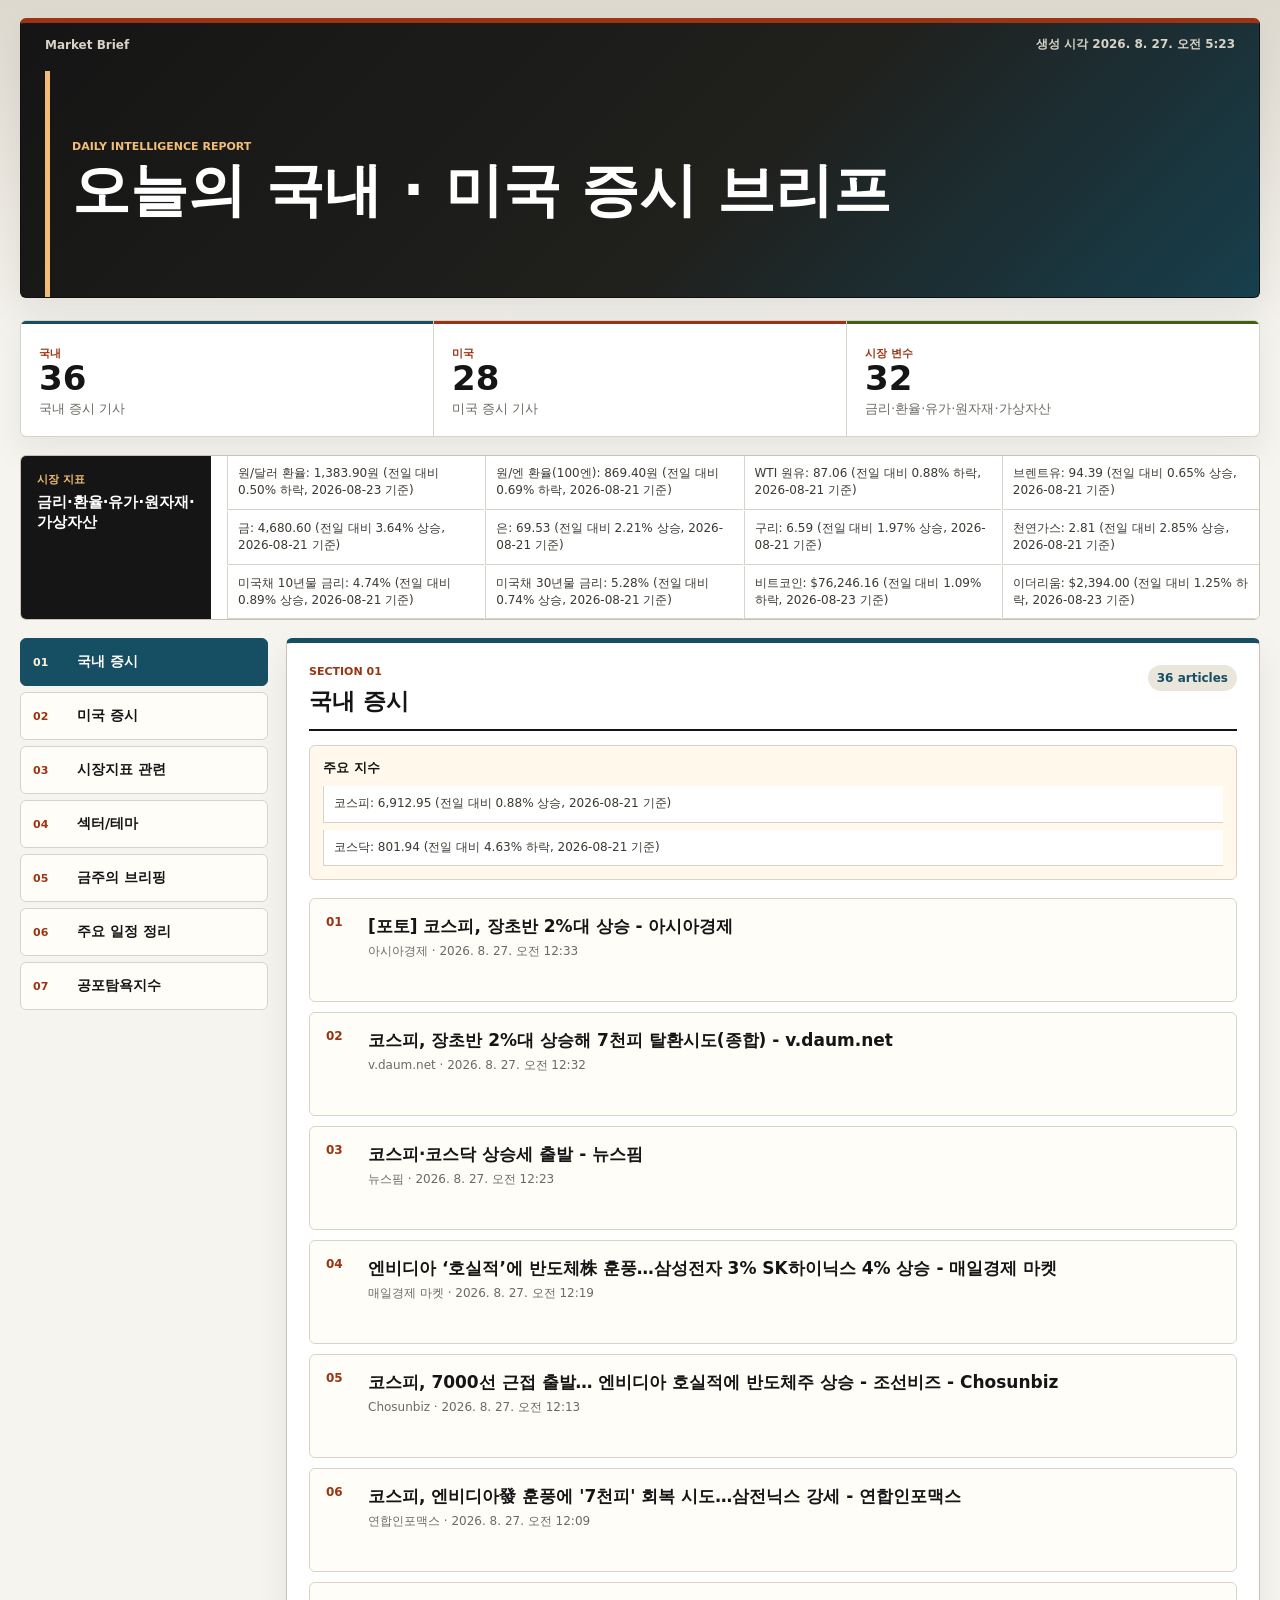
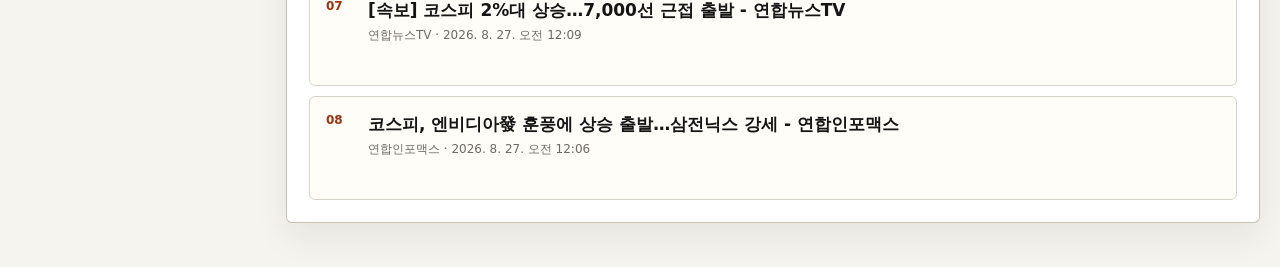
==== commit 31703cbe: "Show weekly stock flow table" ====
--- a/outputs/market-briefing-mvp/index.html
+++ b/outputs/market-briefing-mvp/index.html
@@ -5,7 +5,7 @@
     <meta name="viewport" content="width=device-width, initial-scale=1" />
     <title>데일리 증시 브리프</title>
     <meta name="description" content="국내 증시와 미국 증시를 매일 요약하는 브리핑 리더." />
-    <link rel="stylesheet" href="./styles.css?v=20260824-research-desk-dark" />
+    <link rel="stylesheet" href="./styles.css?v=20260827-stock-flow-table" />
   </head>
   <body>
     <main class="brief-shell">
@@ -97,6 +97,6 @@
 
     </main>
     <script src="./briefing-data.js?v=20260823-schedule-calendar-layout"></script>
-    <script src="./app.js?v=20260827-fear-greed-dashboard"></script>
+    <script src="./app.js?v=20260827-stock-flow-table"></script>
   </body>
 </html>
--- a/outputs/market-briefing-mvp/styles.css
+++ b/outputs/market-briefing-mvp/styles.css
@@ -442,6 +442,61 @@
   color: var(--accent);
 }
 
+.stock-flow-table-wrap {
+  overflow-x: auto;
+  margin-top: 12px;
+  border: 1px solid var(--line);
+  border-radius: 6px;
+  background: #fffdf8;
+}
+
+.stock-flow-table {
+  width: 100%;
+  min-width: 620px;
+  border-collapse: collapse;
+  font-size: 13px;
+}
+
+.stock-flow-table th,
+.stock-flow-table td {
+  padding: 11px 12px;
+  border-bottom: 1px solid var(--line);
+  text-align: left;
+  vertical-align: middle;
+}
+
+.stock-flow-table th {
+  background: #f2eee5;
+  color: var(--muted);
+  font-size: 11px;
+  font-weight: 900;
+}
+
+.stock-flow-table tr:last-child td {
+  border-bottom: 0;
+}
+
+.stock-flow-table a {
+  color: var(--ink);
+  font-size: 13px;
+  font-weight: 900;
+}
+
+.stock-flow-table .up {
+  color: #176f75;
+  font-weight: 900;
+}
+
+.stock-flow-table .down {
+  color: #b64b44;
+  font-weight: 900;
+}
+
+.stock-flow-table .flat {
+  color: var(--muted);
+  font-weight: 900;
+}
+
 .feargreed-shell-item {
   min-height: auto;
   padding: 0;
@@ -462,11 +517,10 @@
 
 .feargreed-card {
   display: grid;
-  gap: 14px;
-  min-height: 220px;
-  padding: 18px;
-  border: 1px solid var(--line);
-  border-top: 5px solid #857b6e;
+  gap: 12px;
+  min-height: 300px;
+  padding: 18px 18px 16px;
+  border: 1px solid var(--line);
   border-radius: 7px;
   background: #fffdf8;
 }
@@ -489,35 +543,105 @@
 }
 
 .feargreed-gauge {
+  display: grid;
+  justify-items: center;
+  gap: 8px;
+  padding-top: 6px;
+}
+
+.feargreed-arc {
+  position: relative;
+  width: min(100%, 260px);
+  aspect-ratio: 2 / 1;
+  overflow: hidden;
+}
+
+.feargreed-arc::before {
+  content: "";
+  position: absolute;
+  inset: 0;
+  border-radius: 999px 999px 0 0;
+  background:
+    conic-gradient(
+      from 270deg at 50% 100%,
+      #a92b24 0deg 36deg,
+      #d84e48 36deg 72deg,
+      #efc84a 72deg 108deg,
+      #68bd67 108deg 144deg,
+      #3f7f5f 144deg 180deg,
+      transparent 180deg 360deg
+    );
+}
+
+.feargreed-arc::after {
+  content: "";
+  position: absolute;
+  left: 12%;
+  right: 12%;
+  bottom: 0;
+  height: 76%;
+  border-radius: 999px 999px 0 0;
+  background: #fffdf8;
+}
+
+.feargreed-needle {
+  position: absolute;
+  left: 50%;
+  bottom: 0;
+  z-index: 2;
+  width: 8px;
+  height: 76%;
+  border-radius: 999px;
+  background: #111;
+  transform-origin: 50% 100%;
+  box-shadow: 0 0 0 1px rgba(0, 0, 0, 0.05);
+}
+
+.feargreed-hub {
+  position: absolute;
+  left: 50%;
+  bottom: 0;
+  z-index: 3;
+  width: 34px;
+  height: 34px;
+  border: 10px solid #111;
+  border-radius: 50%;
+  background: #fffdf8;
+  transform: translate(-50%, 50%);
+}
+
+.feargreed-scale {
   display: flex;
-  align-items: baseline;
-  gap: 10px;
+  justify-content: space-between;
+  width: min(100%, 260px);
+  color: #776e64;
+  font-size: 18px;
+  font-weight: 900;
 }
 
 .feargreed-gauge b {
   color: var(--ink);
-  font-size: 48px;
-  line-height: 0.95;
-}
-
-.feargreed-gauge span {
-  color: var(--muted);
-  font-size: 14px;
-  font-weight: 900;
-}
-
-.feargreed-bar {
-  overflow: hidden;
-  height: 10px;
-  border-radius: 999px;
-  background: #ece7dd;
-}
-
-.feargreed-bar i {
-  display: block;
-  height: 100%;
-  border-radius: inherit;
-  background: #857b6e;
+  font-size: 40px;
+  line-height: 1;
+}
+
+.feargreed-current {
+  color: var(--ink);
+  font-size: 18px;
+  line-height: 1;
+  margin-top: -2px;
+  font-weight: 900;
+}
+
+.feargreed-gauge .feargreed-scale span {
+  color: #776e64;
+  font-size: 18px;
+}
+
+.feargreed-sentiment {
+  color: var(--muted);
+  font-size: 13px;
+  font-weight: 900;
 }
 
 .feargreed-change,
@@ -537,33 +661,33 @@
 }
 
 .feargreed-card.fear-extreme,
-.feargreed-card.fear-extreme .feargreed-bar i {
+.feargreed-card.fear-extreme .feargreed-sentiment {
   border-top-color: #b64b44;
-  background-color: #b64b44;
+  color: #b64b44;
 }
 
 .feargreed-card.fear,
-.feargreed-card.fear .feargreed-bar i {
+.feargreed-card.fear .feargreed-sentiment {
   border-top-color: #d48638;
-  background-color: #d48638;
+  color: #d48638;
 }
 
 .feargreed-card.neutral,
-.feargreed-card.neutral .feargreed-bar i {
+.feargreed-card.neutral .feargreed-sentiment {
   border-top-color: #8c8f58;
-  background-color: #8c8f58;
+  color: #8c8f58;
 }
 
 .feargreed-card.greed,
-.feargreed-card.greed .feargreed-bar i {
+.feargreed-card.greed .feargreed-sentiment {
   border-top-color: #408b66;
-  background-color: #408b66;
+  color: #408b66;
 }
 
 .feargreed-card.greed-extreme,
-.feargreed-card.greed-extreme .feargreed-bar i {
+.feargreed-card.greed-extreme .feargreed-sentiment {
   border-top-color: #176f75;
-  background-color: #176f75;
+  color: #176f75;
 }
 
 .feargreed-card.fear-extreme,
@@ -571,6 +695,7 @@
 .feargreed-card.neutral,
 .feargreed-card.greed,
 .feargreed-card.greed-extreme {
+  border-top-width: 5px;
   background: #fffdf8;
 }
 
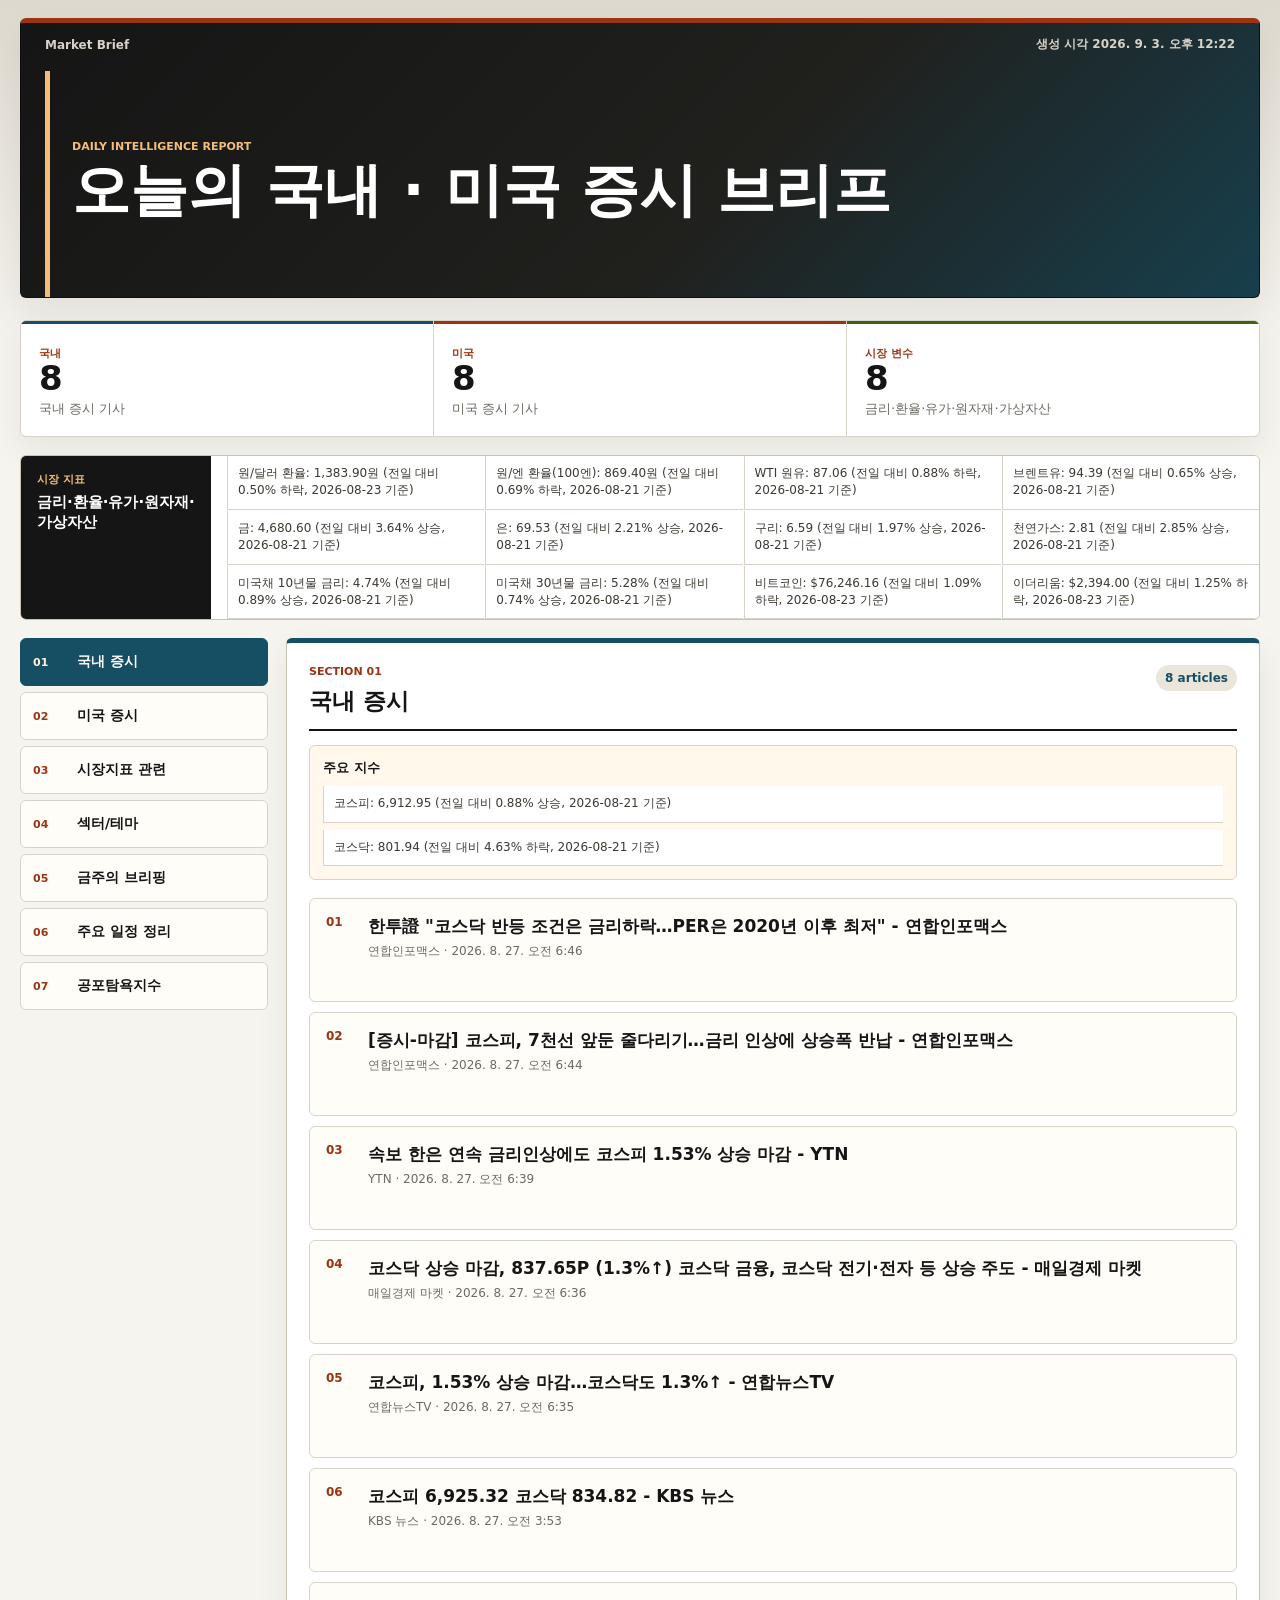
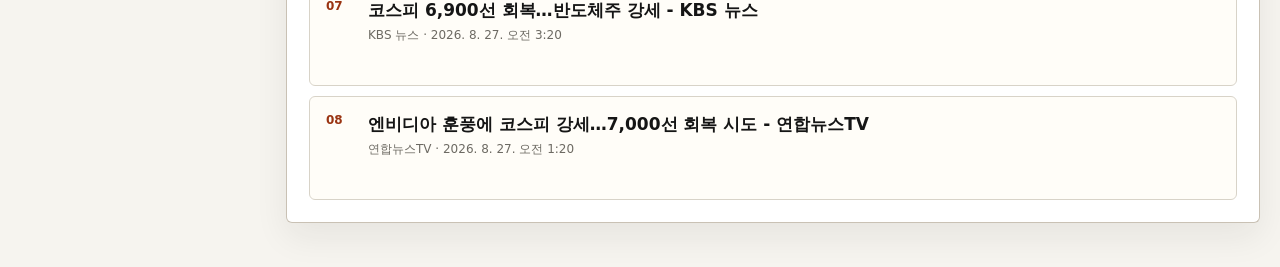
==== commit d3b73bec: "Align visible article counts" ====
--- a/outputs/market-briefing-mvp/index.html
+++ b/outputs/market-briefing-mvp/index.html
@@ -96,7 +96,7 @@
       </section>
 
     </main>
-    <script src="./briefing-data.js?v=20260823-schedule-calendar-layout"></script>
-    <script src="./app.js?v=20260827-stock-flow-table"></script>
+    <script src="./briefing-data.js?v=20260903-visible-counts"></script>
+    <script src="./app.js?v=20260903-visible-counts"></script>
   </body>
 </html>
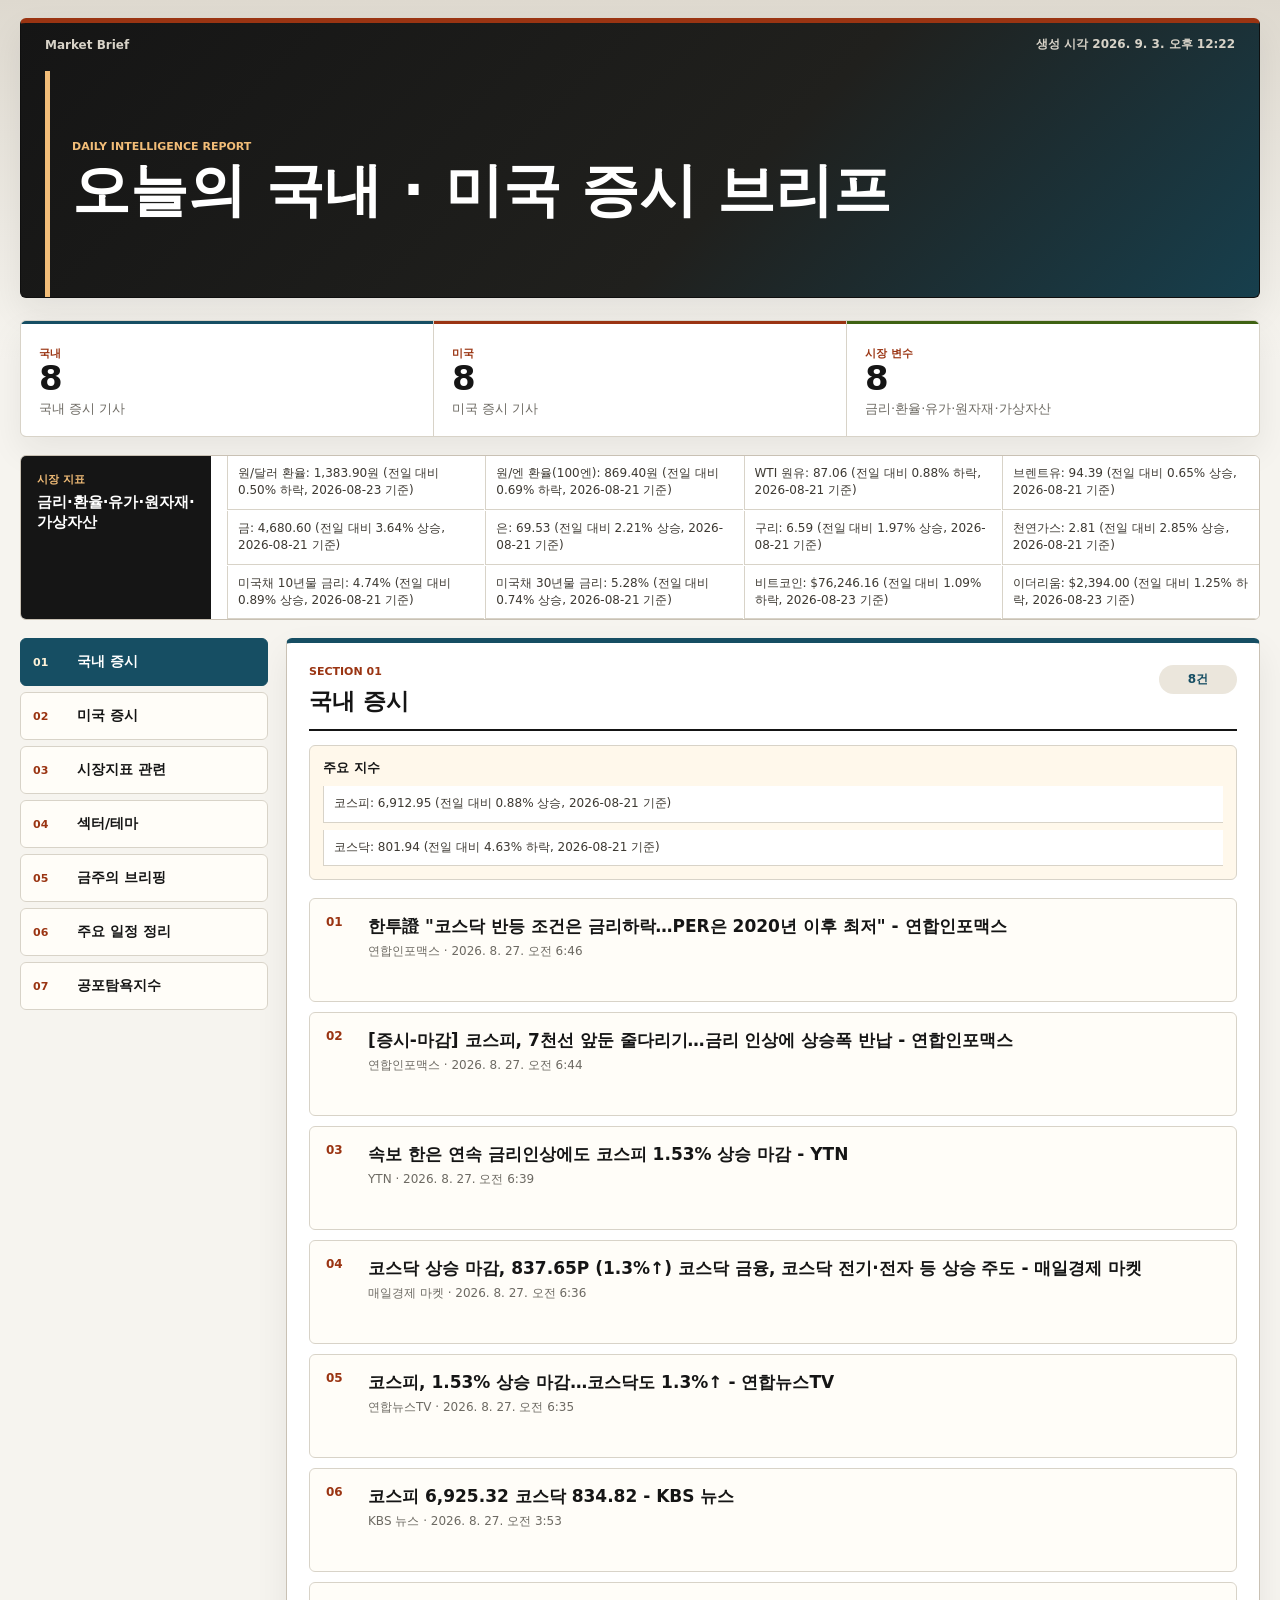
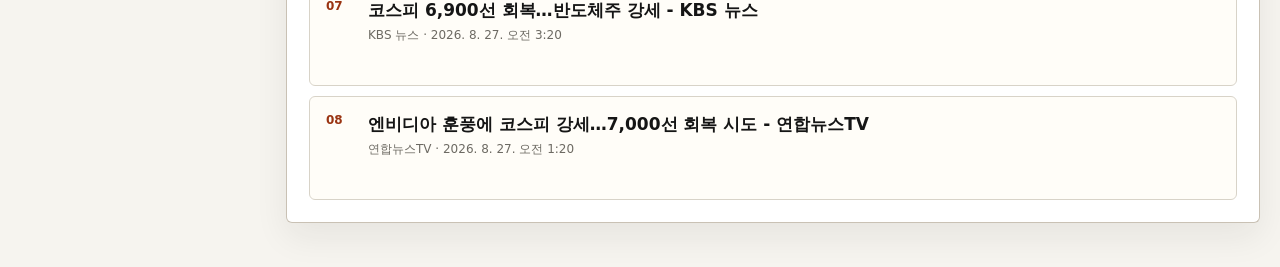
==== commit 801d4ce9: "Make visible counts robust" ====
--- a/outputs/market-briefing-mvp/index.html
+++ b/outputs/market-briefing-mvp/index.html
@@ -96,7 +96,7 @@
       </section>
 
     </main>
-    <script src="./briefing-data.js?v=20260903-visible-counts"></script>
-    <script src="./app.js?v=20260903-visible-counts"></script>
+    <script src="./briefing-data.js?v=20260903-count-fallback"></script>
+    <script src="./app.js?v=20260903-count-fallback"></script>
   </body>
 </html>
